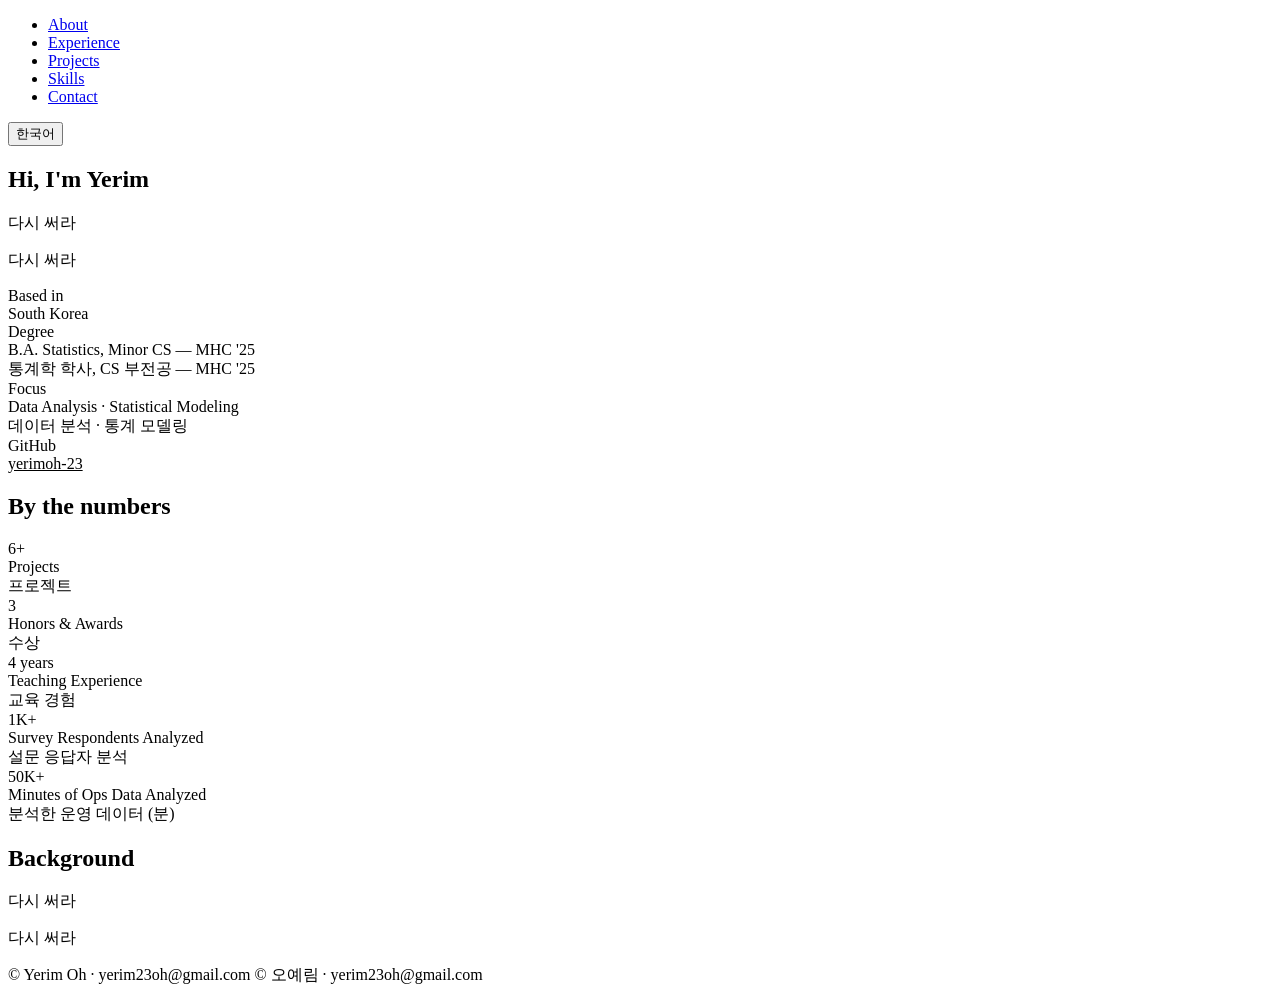
==== index.html @ 749a3156 "Initial portfolio commit" ====
<!DOCTYPE html>
<html lang="en">
<head>
  <meta charset="UTF-8" />
  <meta name="viewport" content="width=device-width, initial-scale=1.0" />
  <title>Yerim Oh</title>
  <link rel="stylesheet" href="style.css" />
</head>
<body>

<nav>
  <a class="nav-logo" href="index.html"></a>
  <ul class="nav-links">
    <li><a href="index.html">About</a></li>
    <li><a href="experience.html">Experience</a></li>
    <li><a href="projects.html">Projects</a></li>
    <li><a href="skills.html">Skills</a></li>
    <li><a href="contact.html">Contact</a></li>
  </ul>
  <button class="lang-toggle" id="lang-toggle">한국어</button>
</nav>

<main class="page">

  <!-- HERO -->
  <section class="about-intro">
    <h1>
      <span >Hi, I'm Yerim</span>
    </h1>
    <p data-en>
      다시 써라
    </p>
    <p data-ko>
      다시 써라
    </p>

    <div class="about-meta">
      <div class="meta-item">
        <div class="meta-label">Based in</div>
        <div class="meta-val">South Korea</div>
      </div>
      <div class="meta-item">
        <div class="meta-label" >Degree</div>
        <div class="meta-val" data-en>B.A. Statistics, Minor CS — MHC '25</div>
        <div class="meta-val" data-ko>통계학 학사, CS 부전공 — MHC '25</div>
      </div>
      <div class="meta-item">
        <div class="meta-label" >Focus</div>
        <div class="meta-val" data-en>Data Analysis · Statistical Modeling</div>
        <div class="meta-val" data-ko>데이터 분석 · 통계 모델링</div>
      </div>
      <div class="meta-item">
        <div class="meta-label">GitHub</div>
        <div class="meta-val"><a href="https://github.com/yerimoh-23" target="_blank" style="color:inherit">yerimoh-23</a></div>
      </div>
    </div>
  </section>

  <div class="section-divider"></div>

  <!-- QUICK STATS -->
  <h2>By the numbers</h2>

  <div class="quick-stats">
    <div class="stat-box">
      <div class="stat-num">6+</div>
      <div class="stat-label" data-en>Projects</div>
      <div class="stat-label" data-ko>프로젝트</div>
    </div>
    <div class="stat-box">
      <div class="stat-num">3</div>
      <div class="stat-label" data-en>Honors & Awards</div>
      <div class="stat-label" data-ko>수상</div>
    </div>
    <div class="stat-box">
      <div class="stat-num">4 years</div>
      <div class="stat-label" data-en>Teaching Experience</div>
      <div class="stat-label" data-ko>교육 경험</div>
    </div>
      <div class="stat-box">
      <div class="stat-num">1K+</div>
      <div class="stat-label" data-en>Survey Respondents Analyzed</div>
      <div class="stat-label" data-ko>설문 응답자 분석</div>
    </div>
    <div class="stat-box">
      <div class="stat-num">50K+</div>
      <div class="stat-label" data-en>Minutes of Ops Data Analyzed</div>
      <div class="stat-label" data-ko>분석한 운영 데이터 (분)</div>
    </div>
  </div>

  <div class="section-divider"></div>

  <!-- SHORT BIO -->
  <h2>Background</h2>
  <p data-en>
    다시 써라
  </p>
  <p data-ko>
    다시 써라
  </p>

</main>

<footer>
  <span data-en>© Yerim Oh · yerim23oh@gmail.com</span>
  <span data-ko>© 오예림 · yerim23oh@gmail.com</span>
</footer>

<script src="main.js"></script>
</body>
</html>
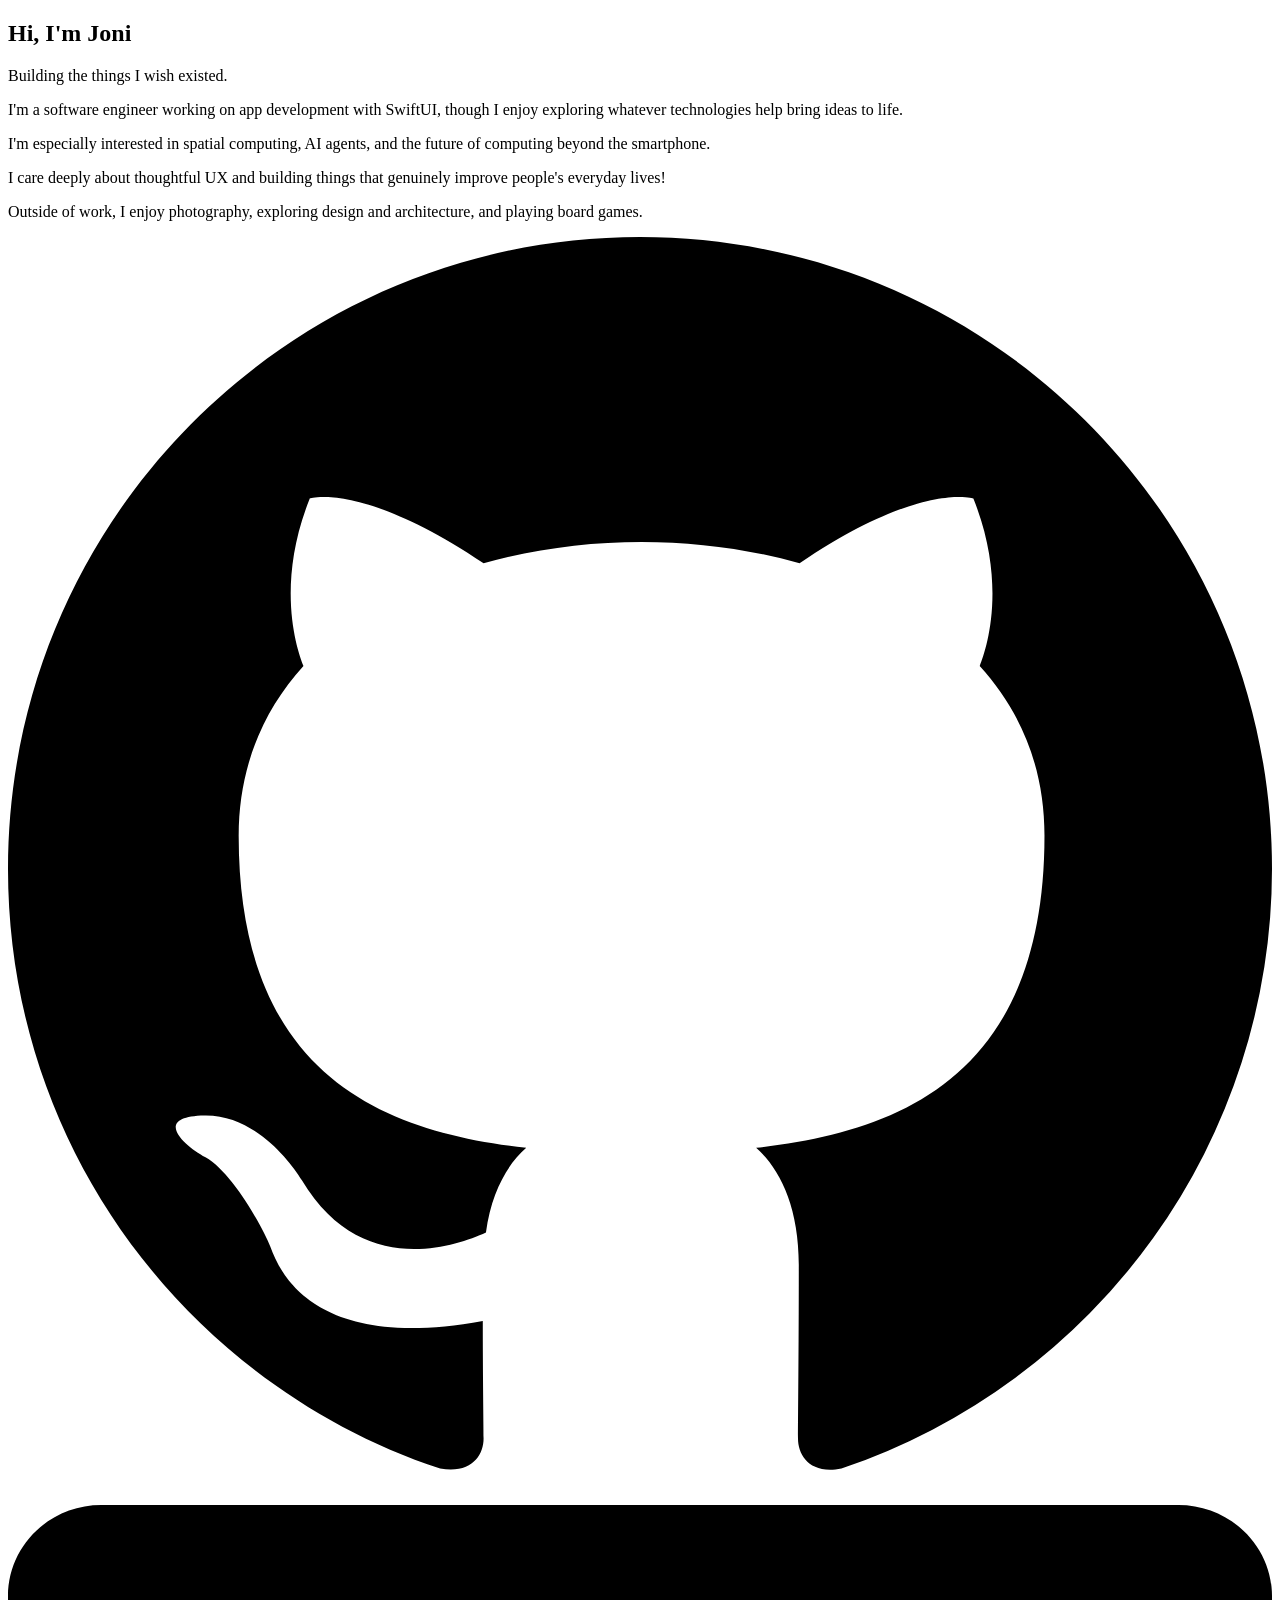
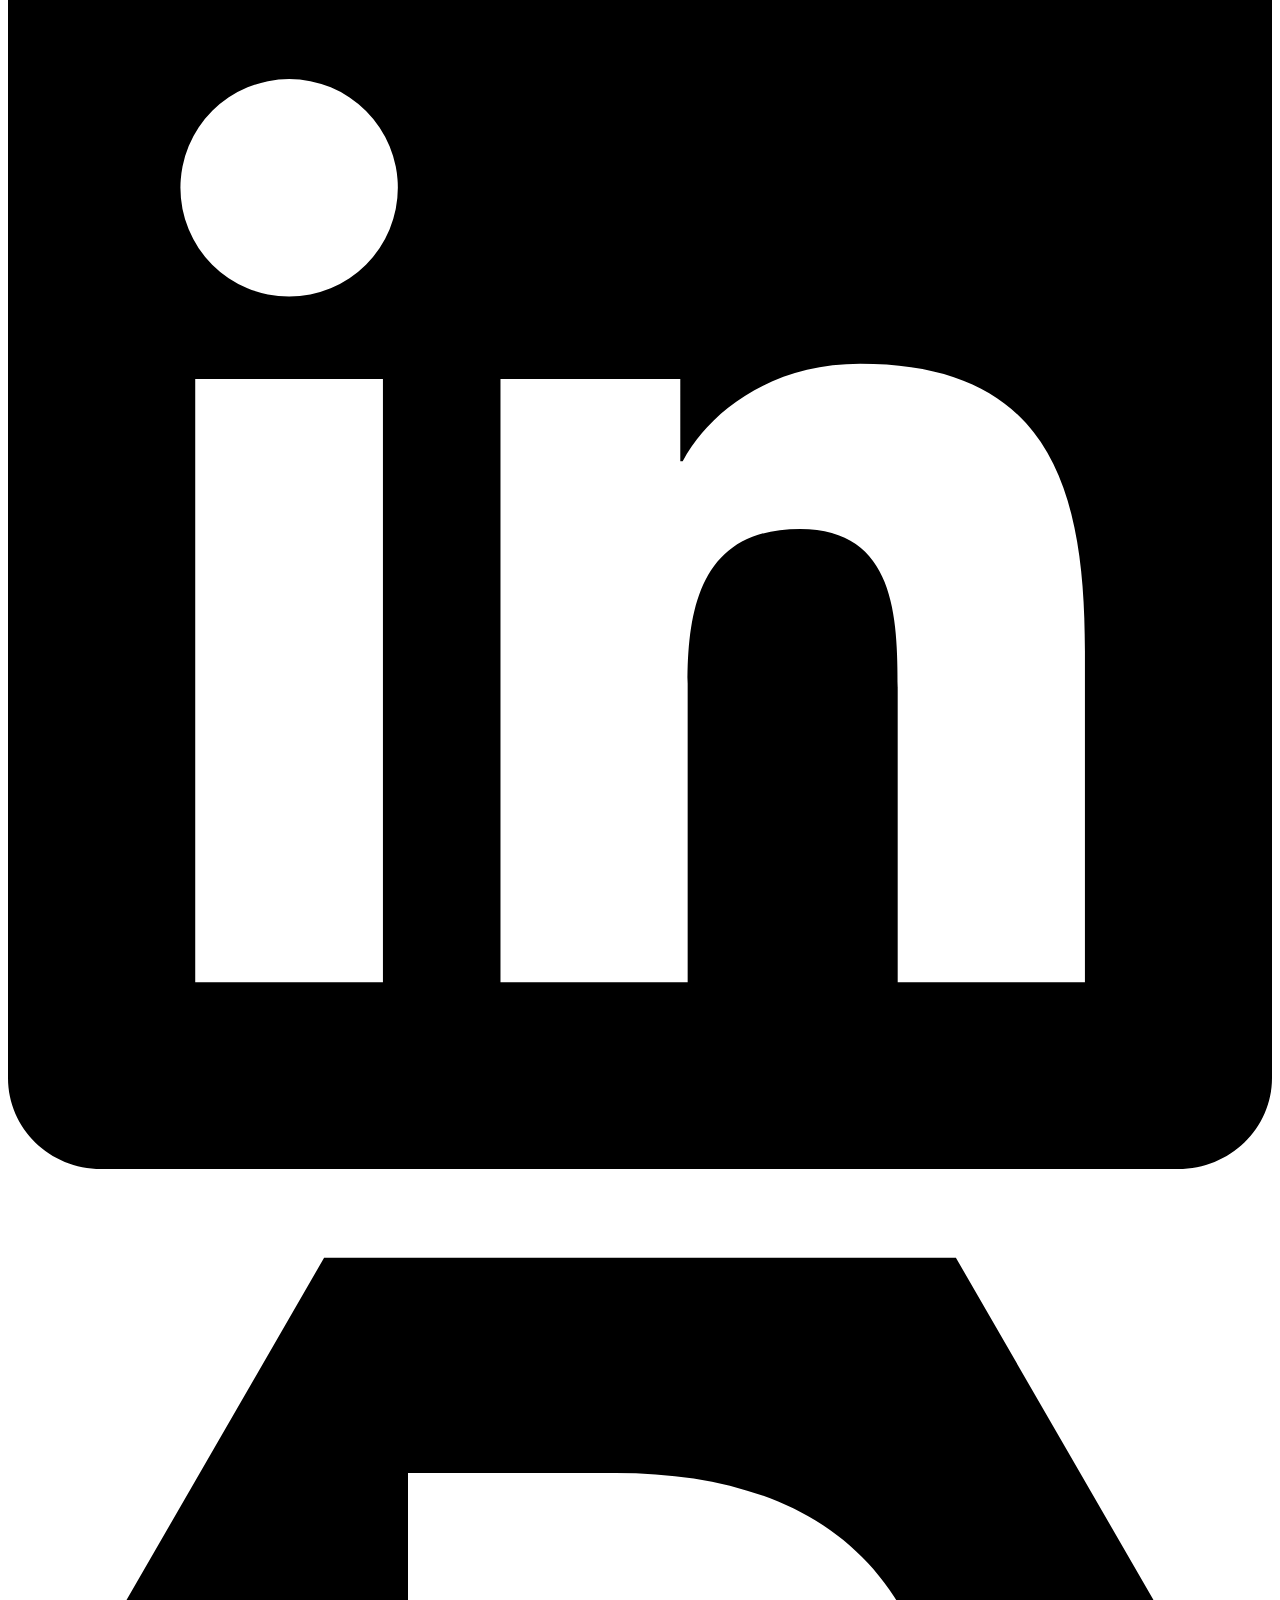
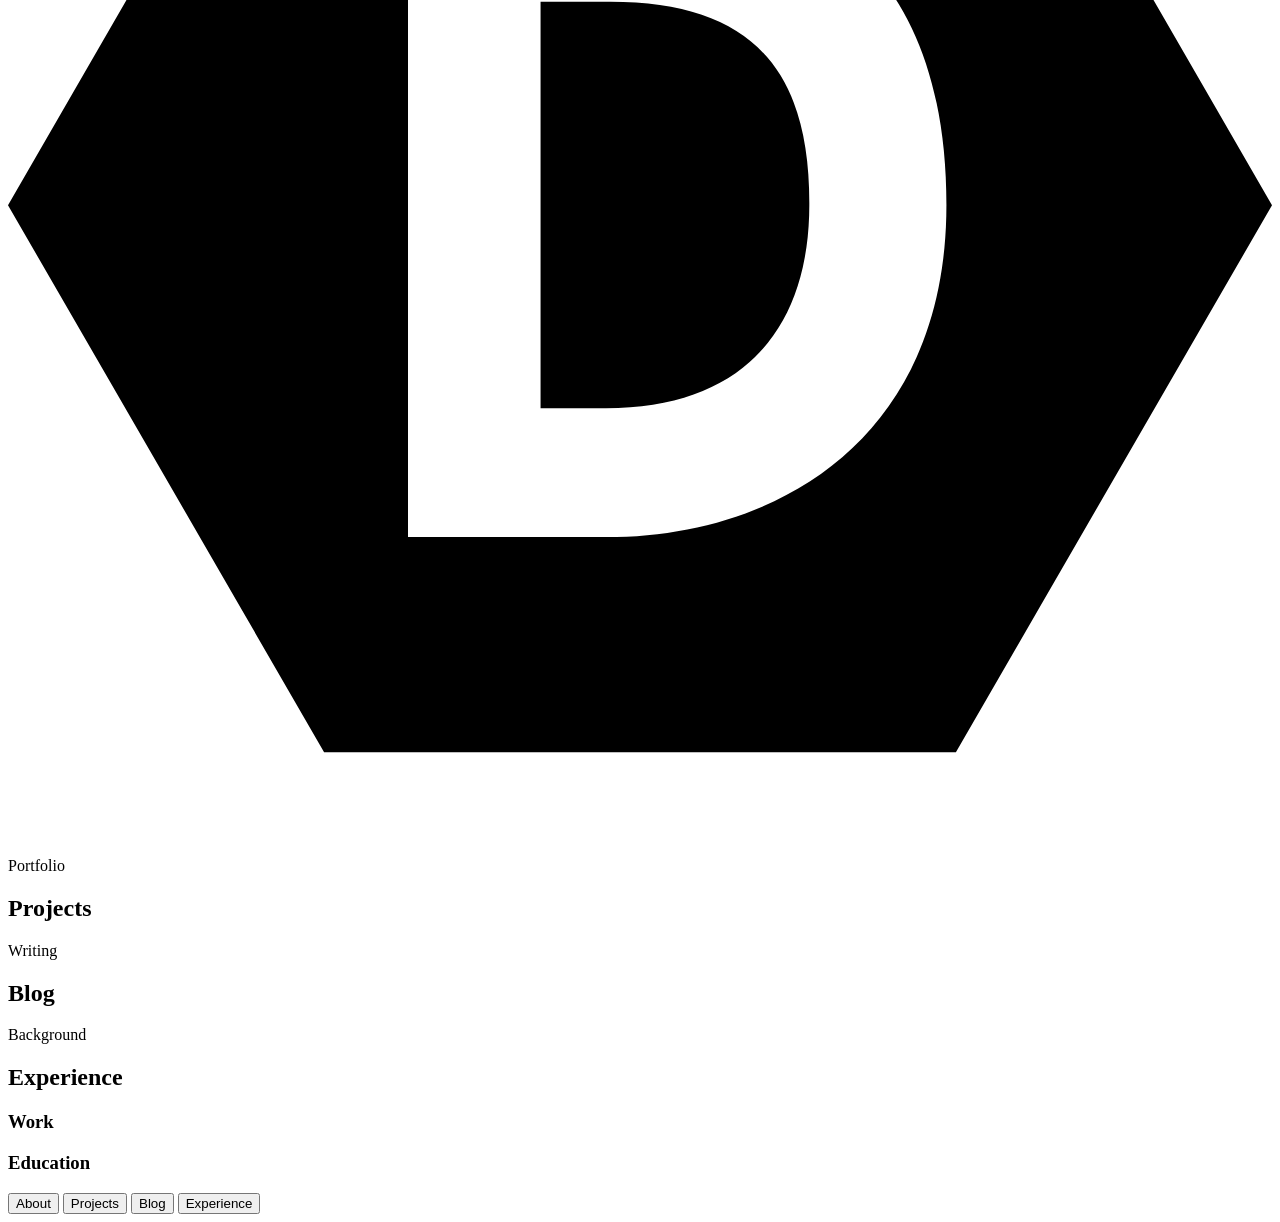
==== commit 051a347b: "new codes" ====
--- a/index.html
+++ b/index.html
@@ -1,112 +1,185 @@
-<!DOCTYPE html>
+<!doctype html>
 <html lang="en">
-<head>
-  <meta charset="UTF-8" />
-  <meta name="viewport" content="width=device-width, initial-scale=1.0" />
-  <title>Yerim Oh</title>
-  <link rel="stylesheet" href="style.css" />
-</head>
-<body>
+  <head>
+    <meta charset="UTF-8" />
+    <meta name="viewport" content="width=device-width, initial-scale=1.0" />
+    <title>Joni Park</title>
 
-<nav>
-  <a class="nav-logo" href="index.html"></a>
-  <ul class="nav-links">
-    <li><a href="index.html">About</a></li>
-    <li><a href="experience.html">Experience</a></li>
-    <li><a href="projects.html">Projects</a></li>
-    <li><a href="skills.html">Skills</a></li>
-    <li><a href="contact.html">Contact</a></li>
-  </ul>
-  <button class="lang-toggle" id="lang-toggle">한국어</button>
-</nav>
+    <link
+      rel="shortcut icon"
+      href="./assets/images/logo.ico"
+      type="image/x-icon"
+    />
+    <link rel="stylesheet" href="./assets/css/style.css" />
 
-<main class="page">
+    <link rel="preconnect" href="https://fonts.googleapis.com" />
+    <link rel="preconnect" href="https://fonts.gstatic.com" crossorigin />
+    <link
+      href="https://fonts.googleapis.com/css2?family=Inter:wght@300;400;450;500;600&family=Playfair+Display:ital,wght@0,400;0,500;0,600;0,700;1,400;1,500&display=swap"
+      rel="stylesheet"
+    />
+  </head>
 
-  <!-- HERO -->
-  <section class="about-intro">
-    <h1>
-      <span >Hi, I'm Yerim</span>
-    </h1>
-    <p data-en>
-      다시 써라
-    </p>
-    <p data-ko>
-      다시 써라
-    </p>
+  <body>
+    <!-- Ambient background orbs -->
+    <div class="ambient-bg" aria-hidden="true">
+      <div class="ambient-orb"></div>
+      <div class="ambient-orb"></div>
+      <div class="ambient-orb"></div>
+    </div>
 
-    <div class="about-meta">
-      <div class="meta-item">
-        <div class="meta-label">Based in</div>
-        <div class="meta-val">South Korea</div>
+    <!-- Noise texture -->
+    <div class="noise-overlay" aria-hidden="true"></div>
+
+    <!-- Cursor glow -->
+    <div class="cursor-glow" aria-hidden="true"></div>
+
+    <div class="site-wrapper">
+      <!-- ======================== ABOUT ======================== -->
+      <section id="about" class="section active">
+        <div class="container">
+          <div class="about-hero">
+            <h1 class="about-greeting stagger-in">Hi, I'm Joni</h1>
+            <p class="about-subtitle stagger-in">
+              Building the things I wish existed.
+            </p>
+            <div class="about-bio stagger-in">
+              <p>
+                I'm a software engineer working on app development with SwiftUI,
+                though I enjoy exploring whatever technologies help bring ideas
+                to life.
+              </p>
+              <p>
+                I'm especially interested in
+                <span
+                  class="hobby-keyword"
+                  data-image="./assets/images/about-xr-1.png,
+                  ./assets/images/about-xr-2.jpg,
+                  ./assets/images/about-xr-3.png"
+                  >spatial computing</span
+                >, AI agents, and the future of computing beyond the smartphone.
+              </p>
+              <p>
+                I care deeply about thoughtful UX and building things that
+                genuinely improve people's everyday lives!
+              </p>
+              <p>
+                Outside of work, I enjoy
+                <span
+                  class="hobby-keyword"
+                  data-image="./assets/images/about-camera-1.png,
+                  ./assets/images/about-camera-2.png,
+                  ./assets/images/about-camera-3.png,
+                  ./assets/images/about-camera-4.png"
+                  >photography</span
+                >, exploring design and
+                <span
+                  class="hobby-keyword"
+                  data-image="./assets/images/about-park-guel.jpg"
+                  >architecture</span
+                >, and playing
+                <span
+                  class="hobby-keyword"
+                  data-image="./assets/images/about-board-game.jpg"
+                  >board games</span
+                >.
+              </p>
+            </div>
+
+            <div class="about-social stagger-in">
+              <a
+                href="https://github.com/jonipark"
+                target="_blank"
+                rel="noopener"
+                class="social-link"
+                aria-label="GitHub"
+              >
+                <svg viewBox="0 0 24 24">
+                  <path
+                    d="M12 0C5.37 0 0 5.37 0 12c0 5.31 3.435 9.795 8.205 11.385.6.105.825-.255.825-.57 0-.285-.015-1.23-.015-2.235-3.015.555-3.795-.735-4.035-1.41-.135-.345-.72-1.41-1.23-1.695-.42-.225-1.02-.78-.015-.795.945-.015 1.62.87 1.845 1.23 1.08 1.815 2.805 1.305 3.495.99.105-.78.42-1.305.765-1.605-2.67-.3-5.46-1.335-5.46-5.925 0-1.305.465-2.385 1.23-3.225-.12-.3-.54-1.53.12-3.18 0 0 1.005-.315 3.3 1.23.96-.27 1.98-.405 3-.405s2.04.135 3 .405c2.295-1.56 3.3-1.23 3.3-1.23.66 1.65.24 2.88.12 3.18.765.84 1.23 1.905 1.23 3.225 0 4.605-2.805 5.625-5.475 5.925.435.375.81 1.095.81 2.22 0 1.605-.015 2.895-.015 3.3 0 .315.225.69.825.57A12.02 12.02 0 0024 12c0-6.63-5.37-12-12-12z"
+                  />
+                </svg>
+              </a>
+              <a
+                href="https://www.linkedin.com/in/joeun-park/"
+                target="_blank"
+                rel="noopener"
+                class="social-link"
+                aria-label="LinkedIn"
+              >
+                <svg viewBox="0 0 24 24">
+                  <path
+                    d="M20.447 20.452h-3.554v-5.569c0-1.328-.027-3.037-1.852-3.037-1.853 0-2.136 1.445-2.136 2.939v5.667H9.351V9h3.414v1.561h.046c.477-.9 1.637-1.85 3.37-1.85 3.601 0 4.267 2.37 4.267 5.455v6.286zM5.337 7.433a2.062 2.062 0 01-2.063-2.065 2.064 2.064 0 112.063 2.065zm1.782 13.019H3.555V9h3.564v11.452zM22.225 0H1.771C.792 0 0 .774 0 1.729v20.542C0 23.227.792 24 1.771 24h20.451C23.2 24 24 23.227 24 22.271V1.729C24 .774 23.2 0 22.222 0h.003z"
+                  />
+                </svg>
+              </a>
+              <a
+                href="https://devpost.com/joeun"
+                target="_blank"
+                rel="noopener"
+                class="social-link"
+                aria-label="Devpost"
+              >
+                <svg viewBox="0 0 24 24">
+                  <path
+                    d="M6.002 1.61L0 12.004 6.002 22.39h11.996L24 12.004 17.998 1.61zm1.593 4.084h3.947c3.605 0 6.276 1.695 6.276 6.31 0 4.436-3.21 6.302-6.456 6.302H7.595zm2.517 2.449v7.714h1.241c2.646 0 3.862-1.55 3.862-3.861.009-2.569-1.096-3.853-3.783-3.853z"
+                  />
+                </svg>
+              </a>
+            </div>
+          </div>
+        </div>
+      </section>
+
+      <!-- ======================== PROJECTS ======================== -->
+      <section id="projects" class="section">
+        <div class="container">
+          <p class="section-label">Portfolio</p>
+          <h2 class="section-title">Projects</h2>
+          <div id="filter-bar"></div>
+          <div id="project-grid" class="project-grid"></div>
+        </div>
+      </section>
+
+      <!-- ======================== BLOG ======================== -->
+      <section id="blog" class="section">
+        <div class="container">
+          <p class="section-label">Writing</p>
+          <h2 class="section-title">Blog</h2>
+          <div id="blog-list" class="blog-list"></div>
+        </div>
+      </section>
+
+      <!-- ======================== EXPERIENCE ======================== -->
+      <section id="experience" class="section">
+        <div class="container">
+          <p class="section-label">Background</p>
+          <h2 class="section-title">Experience</h2>
+
+          <div class="experience-group">
+            <h3 class="experience-group-title">Work</h3>
+            <div id="work-timeline" class="timeline"></div>
+          </div>
+
+          <div class="experience-group">
+            <h3 class="experience-group-title">Education</h3>
+            <div id="edu-timeline" class="timeline"></div>
+          </div>
+        </div>
+      </section>
+    </div>
+
+    <!-- ======================== BOTTOM NAV ======================== -->
+    <nav class="bottom-nav" aria-label="Main navigation">
+      <div class="nav-bar">
+        <div class="nav-indicator"></div>
+        <button class="nav-btn active" data-section="about">About</button>
+        <button class="nav-btn" data-section="projects">Projects</button>
+        <button class="nav-btn" data-section="blog">Blog</button>
+        <button class="nav-btn" data-section="experience">Experience</button>
       </div>
-      <div class="meta-item">
-        <div class="meta-label" >Degree</div>
-        <div class="meta-val" data-en>B.A. Statistics, Minor CS — MHC '25</div>
-        <div class="meta-val" data-ko>통계학 학사, CS 부전공 — MHC '25</div>
-      </div>
-      <div class="meta-item">
-        <div class="meta-label" >Focus</div>
-        <div class="meta-val" data-en>Data Analysis · Statistical Modeling</div>
-        <div class="meta-val" data-ko>데이터 분석 · 통계 모델링</div>
-      </div>
-      <div class="meta-item">
-        <div class="meta-label">GitHub</div>
-        <div class="meta-val"><a href="https://github.com/yerimoh-23" target="_blank" style="color:inherit">yerimoh-23</a></div>
-      </div>
-    </div>
-  </section>
+    </nav>
 
-  <div class="section-divider"></div>
-
-  <!-- QUICK STATS -->
-  <h2>By the numbers</h2>
-
-  <div class="quick-stats">
-    <div class="stat-box">
-      <div class="stat-num">6+</div>
-      <div class="stat-label" data-en>Projects</div>
-      <div class="stat-label" data-ko>프로젝트</div>
-    </div>
-    <div class="stat-box">
-      <div class="stat-num">3</div>
-      <div class="stat-label" data-en>Honors & Awards</div>
-      <div class="stat-label" data-ko>수상</div>
-    </div>
-    <div class="stat-box">
-      <div class="stat-num">4 years</div>
-      <div class="stat-label" data-en>Teaching Experience</div>
-      <div class="stat-label" data-ko>교육 경험</div>
-    </div>
-      <div class="stat-box">
-      <div class="stat-num">1K+</div>
-      <div class="stat-label" data-en>Survey Respondents Analyzed</div>
-      <div class="stat-label" data-ko>설문 응답자 분석</div>
-    </div>
-    <div class="stat-box">
-      <div class="stat-num">50K+</div>
-      <div class="stat-label" data-en>Minutes of Ops Data Analyzed</div>
-      <div class="stat-label" data-ko>분석한 운영 데이터 (분)</div>
-    </div>
-  </div>
-
-  <div class="section-divider"></div>
-
-  <!-- SHORT BIO -->
-  <h2>Background</h2>
-  <p data-en>
-    다시 써라
-  </p>
-  <p data-ko>
-    다시 써라
-  </p>
-
-</main>
-
-<footer>
-  <span data-en>© Yerim Oh · yerim23oh@gmail.com</span>
-  <span data-ko>© 오예림 · yerim23oh@gmail.com</span>
-</footer>
-
-<script src="main.js"></script>
-</body>
-</html>
+    <script type="module" src="./assets/js/app.js"></script>
+  </body>
+</html>
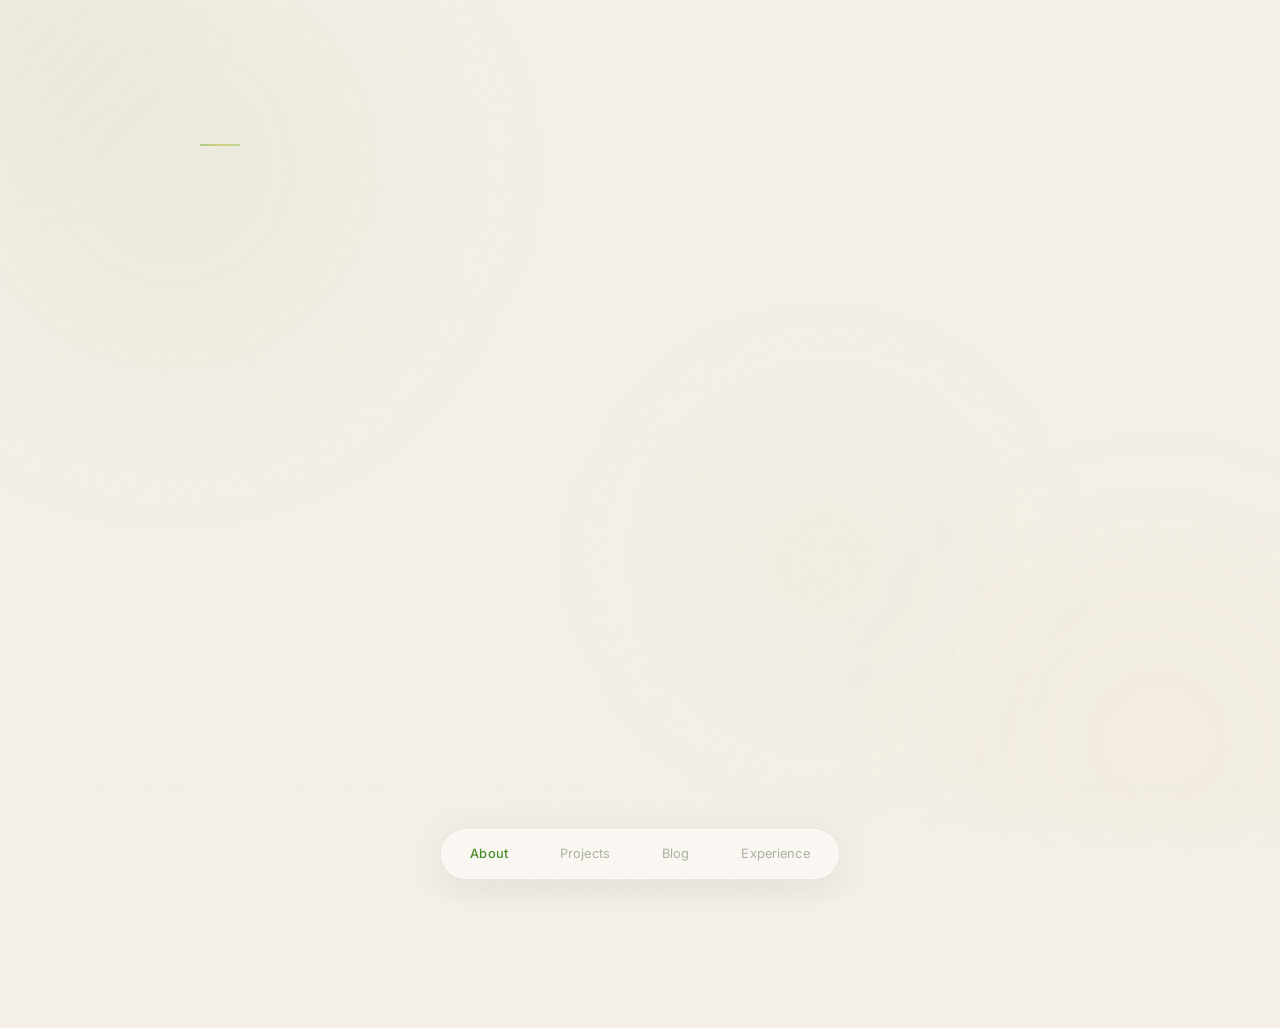
==== commit 13437f75: "Fix asset paths: css and js" ====
--- a/index.html
+++ b/index.html
@@ -10,7 +10,7 @@
       href="./assets/images/logo.ico"
       type="image/x-icon"
     />
-    <link rel="stylesheet" href="./assets/css/style.css" />
+    <link rel="stylesheet" href="./css/style.css" />
 
     <link rel="preconnect" href="https://fonts.googleapis.com" />
     <link rel="preconnect" href="https://fonts.gstatic.com" crossorigin />
@@ -180,6 +180,6 @@
       </div>
     </nav>
 
-    <script type="module" src="./assets/js/app.js"></script>
+    <script type="module" src="./js/main.js"></script>
   </body>
 </html>
--- a/css/style.css
+++ b/css/style.css
@@ -0,0 +1,1259 @@
+/* ========================================
+   CUSTOM PROPERTIES
+   ======================================== */
+
+:root {
+  --bg-deep: #f5f0e8;
+  --bg-surface: #efe9df;
+  --glass-bg: rgba(255, 255, 255, 0.5);
+  --glass-bg-hover: rgba(255, 255, 255, 0.7);
+  --glass-border: rgba(80, 100, 40, 0.1);
+  --glass-border-hover: rgba(80, 100, 40, 0.2);
+
+  --text-primary: #1a2e12;
+  --text-secondary: rgba(26, 46, 18, 0.6);
+  --text-tertiary: rgba(26, 46, 18, 0.35);
+
+  --accent: #4a8c2a;
+  --accent-soft: rgba(74, 140, 42, 0.1);
+  --accent-glow: rgba(74, 140, 42, 0.25);
+
+  --holo-1: rgba(100, 170, 50, 0.5);
+  --holo-2: rgba(190, 180, 40, 0.5);
+  --holo-3: rgba(140, 190, 60, 0.45);
+
+  --font-serif: "Playfair Display", "Georgia", serif;
+  --font-sans: "Inter", -apple-system, BlinkMacSystemFont, "Segoe UI", sans-serif;
+
+  --fs-display: clamp(2.8rem, 7vw, 5rem);
+  --fs-h1: clamp(1.75rem, 3.5vw, 2.75rem);
+  --fs-h2: clamp(1.25rem, 2.5vw, 1.75rem);
+  --fs-h3: clamp(1rem, 1.5vw, 1.15rem);
+  --fs-body: clamp(0.875rem, 1.2vw, 1rem);
+  --fs-small: clamp(0.78rem, 1vw, 0.875rem);
+  --fs-xs: clamp(0.65rem, 0.8vw, 0.75rem);
+
+  --section-padding: clamp(2rem, 5vw, 5rem);
+  --card-padding: clamp(1rem, 2vw, 1.5rem);
+  --content-max-width: 960px;
+
+  --ease-out: cubic-bezier(0.16, 1, 0.3, 1);
+  --ease-smooth: cubic-bezier(0.4, 0, 0.2, 1);
+  --ease-spring: cubic-bezier(0.34, 1.56, 0.64, 1);
+  --transition-fast: 0.2s var(--ease-smooth);
+  --transition-med: 0.45s var(--ease-out);
+  --transition-slow: 0.7s var(--ease-out);
+
+  --blur-glass: blur(20px) saturate(1.2);
+  --blur-nav: blur(40px) saturate(1.5);
+}
+
+/* ========================================
+   RESET & BASE
+   ======================================== */
+
+*, *::before, *::after {
+  margin: 0;
+  padding: 0;
+  box-sizing: border-box;
+}
+
+html {
+  font-family: var(--font-sans);
+  -webkit-font-smoothing: antialiased;
+  -moz-osx-font-smoothing: grayscale;
+  scroll-behavior: smooth;
+}
+
+body {
+  background: var(--bg-deep);
+  color: var(--text-primary);
+  line-height: 1.6;
+  min-height: 100vh;
+  overflow-x: hidden;
+}
+
+a { text-decoration: none; color: inherit; }
+button { font: inherit; border: none; background: none; cursor: pointer; color: inherit; }
+ul, ol { list-style: none; }
+img { display: block; max-width: 100%; }
+
+::selection {
+  background: rgba(74, 140, 42, 0.15);
+  color: var(--text-primary);
+}
+
+:focus-visible {
+  outline: 2px solid var(--accent);
+  outline-offset: 3px;
+  border-radius: 4px;
+}
+
+/* ========================================
+   NOISE TEXTURE OVERLAY
+   ======================================== */
+
+.noise-overlay {
+  position: fixed;
+  inset: 0;
+  z-index: 999;
+  pointer-events: none;
+  opacity: 0.03;
+  mix-blend-mode: multiply;
+  background-image: url("data:image/svg+xml,%3Csvg viewBox='0 0 256 256' xmlns='http://www.w3.org/2000/svg'%3E%3Cfilter id='n'%3E%3CfeTurbulence type='fractalNoise' baseFrequency='0.9' numOctaves='4' stitchTiles='stitch'/%3E%3C/filter%3E%3Crect width='100%25' height='100%25' filter='url(%23n)'/%3E%3C/svg%3E");
+  background-repeat: repeat;
+  background-size: 200px 200px;
+}
+
+/* ========================================
+   ANIMATED AMBIENT BACKGROUND
+   ======================================== */
+
+.ambient-bg {
+  position: fixed;
+  inset: 0;
+  z-index: 0;
+  pointer-events: none;
+  overflow: hidden;
+}
+
+.ambient-orb {
+  position: absolute;
+  border-radius: 50%;
+  filter: blur(90px);
+  will-change: transform;
+}
+
+.ambient-orb:nth-child(1) {
+  width: 600px;
+  height: 600px;
+  top: -15%;
+  left: -10%;
+  background: radial-gradient(circle, rgba(100, 170, 50, 0.08) 0%, transparent 70%);
+  animation: orbFloat1 20s ease-in-out infinite;
+}
+
+.ambient-orb:nth-child(2) {
+  width: 500px;
+  height: 500px;
+  bottom: -10%;
+  right: -10%;
+  background: radial-gradient(circle, rgba(200, 190, 40, 0.06) 0%, transparent 70%);
+  animation: orbFloat2 25s ease-in-out infinite;
+}
+
+.ambient-orb:nth-child(3) {
+  width: 400px;
+  height: 400px;
+  top: 40%;
+  right: 20%;
+  background: radial-gradient(circle, rgba(120, 180, 60, 0.05) 0%, transparent 70%);
+  animation: orbFloat3 18s ease-in-out infinite;
+}
+
+@keyframes orbFloat1 {
+  0%, 100% { transform: translate(0, 0) scale(1); }
+  33% { transform: translate(60px, 40px) scale(1.1); }
+  66% { transform: translate(-30px, 60px) scale(0.95); }
+}
+
+@keyframes orbFloat2 {
+  0%, 100% { transform: translate(0, 0) scale(1); }
+  33% { transform: translate(-50px, -30px) scale(1.05); }
+  66% { transform: translate(40px, -50px) scale(0.9); }
+}
+
+@keyframes orbFloat3 {
+  0%, 100% { transform: translate(0, 0) scale(1); }
+  50% { transform: translate(-40px, 30px) scale(1.1); }
+}
+
+/* Cursor glow */
+.cursor-glow {
+  position: fixed;
+  width: 500px;
+  height: 500px;
+  border-radius: 50%;
+  pointer-events: none;
+  z-index: 0;
+  background: radial-gradient(circle, rgba(100, 160, 50, 0.04) 0%, transparent 70%);
+  transform: translate(-50%, -50%);
+  transition: opacity 0.3s;
+  will-change: left, top;
+}
+
+/* ========================================
+   LAYOUT
+   ======================================== */
+
+.site-wrapper {
+  position: relative;
+  z-index: 1;
+  min-height: 100vh;
+  padding-bottom: 110px;
+}
+
+.container {
+  max-width: var(--content-max-width);
+  margin: 0 auto;
+  padding: 0 clamp(1.25rem, 4vw, 2.5rem);
+}
+
+/* ========================================
+   SECTIONS
+   ======================================== */
+
+.section {
+  display: none;
+  padding-top: var(--section-padding);
+  padding-bottom: var(--section-padding);
+}
+
+.section.active {
+  display: block;
+  animation: sectionIn 0.6s var(--ease-out) forwards;
+}
+
+@keyframes sectionIn {
+  from { opacity: 0; transform: translateY(20px); }
+  to { opacity: 1; transform: translateY(0); }
+}
+
+.section-label {
+  font-family: var(--font-sans);
+  font-size: var(--fs-xs);
+  font-weight: 500;
+  text-transform: uppercase;
+  letter-spacing: 0.18em;
+  color: var(--accent);
+  margin-bottom: 0.75rem;
+  display: flex;
+  align-items: center;
+  gap: 12px;
+}
+
+.section-label::before {
+  content: "";
+  width: 24px;
+  height: 1px;
+  background: var(--accent);
+  opacity: 0.5;
+}
+
+.section-title {
+  font-family: var(--font-serif);
+  font-size: var(--fs-h1);
+  font-weight: 600;
+  line-height: 1.2;
+  color: var(--text-primary);
+  margin-bottom: 2.5rem;
+}
+
+/* ========================================
+   GLASS CARD — with holographic border
+   ======================================== */
+
+.glass-card {
+  position: relative;
+  background: var(--glass-bg);
+  backdrop-filter: var(--blur-glass);
+  -webkit-backdrop-filter: var(--blur-glass);
+  border: 1px solid var(--glass-border);
+  border-radius: 16px;
+  transition:
+    border-color 0.3s var(--ease-smooth),
+    box-shadow 0.3s var(--ease-smooth),
+    transform 0.3s var(--ease-out),
+    background 0.3s var(--ease-smooth);
+  overflow: hidden;
+  transform-style: preserve-3d;
+  will-change: transform;
+}
+
+/* Holographic shimmer on hover */
+.glass-card::before {
+  content: "";
+  position: absolute;
+  inset: 0;
+  border-radius: inherit;
+  background: linear-gradient(
+    135deg,
+    transparent 0%,
+    rgba(100, 170, 50, 0.04) 25%,
+    rgba(200, 190, 40, 0.05) 50%,
+    rgba(140, 190, 60, 0.04) 75%,
+    transparent 100%
+  );
+  opacity: 0;
+  transition: opacity 0.4s var(--ease-smooth);
+  pointer-events: none;
+  z-index: 1;
+}
+
+/* Inner light reflection */
+.glass-card::after {
+  content: "";
+  position: absolute;
+  top: 0;
+  left: 0;
+  right: 0;
+  height: 1px;
+  background: linear-gradient(
+    90deg,
+    transparent 0%,
+    rgba(255, 255, 255, 0.5) 30%,
+    rgba(255, 255, 255, 0.7) 50%,
+    rgba(255, 255, 255, 0.5) 70%,
+    transparent 100%
+  );
+  z-index: 2;
+  pointer-events: none;
+}
+
+.glass-card:hover {
+  background: var(--glass-bg-hover);
+  border-color: var(--glass-border-hover);
+  box-shadow:
+    0 8px 32px rgba(26, 46, 18, 0.08),
+    0 0 0 1px rgba(255, 255, 255, 0.3) inset;
+}
+
+.glass-card:hover::before {
+  opacity: 1;
+}
+
+.glass-pill {
+  background: var(--glass-bg);
+  backdrop-filter: blur(16px) saturate(1.1);
+  -webkit-backdrop-filter: blur(16px) saturate(1.1);
+  border: 1px solid var(--glass-border);
+  border-radius: 100px;
+  transition: all var(--transition-fast);
+}
+
+.glass-pill:hover {
+  background: var(--glass-bg-hover);
+  border-color: var(--glass-border-hover);
+}
+
+.glass-pill.active {
+  background: rgba(74, 140, 42, 0.1);
+  border-color: rgba(74, 140, 42, 0.25);
+  color: var(--accent);
+  box-shadow: 0 0 16px rgba(74, 140, 42, 0.06);
+}
+
+/* ========================================
+   BOTTOM NAVIGATION
+   ======================================== */
+
+.bottom-nav {
+  position: fixed;
+  bottom: 0;
+  left: 0;
+  right: 0;
+  z-index: 100;
+  display: flex;
+  justify-content: center;
+  padding: 12px 16px 20px;
+  pointer-events: none;
+}
+
+.bottom-nav::before {
+  content: "";
+  position: absolute;
+  bottom: 0;
+  left: 0;
+  right: 0;
+  height: 120px;
+  background: linear-gradient(to top, var(--bg-deep) 20%, transparent 100%);
+  pointer-events: none;
+}
+
+.nav-bar {
+  position: relative;
+  display: flex;
+  gap: 4px;
+  padding: 5px;
+  background: rgba(255, 255, 255, 0.5);
+  backdrop-filter: var(--blur-nav);
+  -webkit-backdrop-filter: var(--blur-nav);
+  border: 1px solid rgba(80, 100, 40, 0.1);
+  border-radius: 100px;
+  pointer-events: all;
+  box-shadow:
+    0 8px 40px rgba(26, 46, 18, 0.08),
+    0 0 0 0.5px rgba(255, 255, 255, 0.6) inset,
+    0 1px 0 rgba(255, 255, 255, 0.5) inset;
+}
+
+/* Sliding active indicator */
+.nav-indicator {
+  position: absolute;
+  top: 5px;
+  left: 0;
+  height: calc(100% - 10px);
+  border-radius: 100px;
+  background: rgba(74, 140, 42, 0.1);
+  box-shadow:
+    0 2px 12px rgba(26, 46, 18, 0.05),
+    0 0 0 0.5px rgba(74, 140, 42, 0.15) inset;
+  transition: left 0.4s var(--ease-spring), width 0.4s var(--ease-spring);
+  pointer-events: none;
+  z-index: 0;
+}
+
+.nav-btn {
+  position: relative;
+  z-index: 1;
+  padding: 10px 22px;
+  font-size: var(--fs-small);
+  font-weight: 400;
+  color: var(--text-tertiary);
+  border-radius: 100px;
+  transition: color 0.3s var(--ease-smooth);
+  white-space: nowrap;
+  letter-spacing: 0.01em;
+}
+
+.nav-btn:hover {
+  color: var(--text-secondary);
+}
+
+.nav-btn.active {
+  color: var(--accent);
+  font-weight: 500;
+}
+
+/* ========================================
+   ABOUT SECTION
+   ======================================== */
+
+.about-hero {
+  padding-top: clamp(4rem, 12vw, 9rem);
+  padding-bottom: 2rem;
+  position: relative;
+}
+
+/* Decorative accent line */
+.about-hero::before {
+  content: "";
+  position: absolute;
+  top: clamp(2rem, 8vw, 5rem);
+  left: 0;
+  width: 40px;
+  height: 2px;
+  background: linear-gradient(90deg, var(--holo-1), var(--holo-2), var(--holo-3));
+  border-radius: 2px;
+  animation: holoLine 4s ease-in-out infinite;
+}
+
+@keyframes holoLine {
+  0%, 100% { opacity: 0.5; width: 40px; }
+  50% { opacity: 0.8; width: 60px; }
+}
+
+.about-greeting {
+  font-family: var(--font-serif);
+  font-size: var(--fs-display);
+  font-weight: 700;
+  line-height: 1.3;
+  margin-bottom: 2.5rem;
+  letter-spacing: -0.02em;
+  background: linear-gradient(
+    135deg,
+    var(--text-primary) 0%,
+    #3a7a1a 40%,
+    #6a9a20 60%,
+    var(--text-primary) 100%
+  );
+  background-size: 300% auto;
+  -webkit-background-clip: text;
+  -webkit-text-fill-color: transparent;
+  background-clip: text;
+  animation: shimmer 10s ease-in-out infinite;
+  display: inline-block;
+  padding-bottom: 0.1em;
+}
+
+@keyframes shimmer {
+  0%, 100% { background-position: 0% center; }
+  50% { background-position: 300% center; }
+}
+
+.about-subtitle {
+  font-family: var(--font-serif);
+  font-style: italic;
+  font-size: var(--fs-h2);
+  color: var(--text-tertiary);
+  font-weight: 400;
+  margin-bottom: 2.5rem;
+  letter-spacing: 0.01em;
+}
+
+.about-bio {
+  max-width: 620px;
+}
+
+.about-bio p {
+  font-size: var(--fs-body);
+  color: var(--text-secondary);
+  line-height: 1.85;
+  margin-bottom: 1.25rem;
+}
+
+.about-bio p:last-child {
+  margin-bottom: 0;
+}
+
+.hobby-keyword {
+  position: relative;
+  color: var(--text-primary);
+  font-weight: 500;
+  cursor: default;
+  display: inline;
+  background: linear-gradient(
+    135deg,
+    var(--text-primary) 0%,
+    var(--accent) 100%
+  );
+  -webkit-background-clip: text;
+  -webkit-text-fill-color: transparent;
+  background-clip: text;
+  transition: opacity var(--transition-fast);
+}
+
+.hobby-keyword::after {
+  content: "";
+  position: absolute;
+  bottom: -1px;
+  left: 0;
+  right: 0;
+  height: 1px;
+  background: linear-gradient(90deg, var(--holo-1), var(--holo-2), var(--holo-3));
+  opacity: 0.4;
+  transition: opacity var(--transition-fast);
+}
+
+.hobby-keyword:hover::after {
+  opacity: 0.8;
+}
+
+/* Scattered Polaroid photos */
+.hobby-photos {
+  position: absolute;
+  bottom: calc(100% + 16px);
+  left: 50%;
+  transform: translateX(-50%);
+  width: 0;
+  height: 0;
+  z-index: 50;
+  pointer-events: none;
+}
+
+.hobby-photo {
+  position: absolute;
+  bottom: 0;
+  left: 0;
+  width: 140px;
+  background: #fff;
+  padding: 6px 6px 24px;
+  border-radius: 2px;
+  box-shadow:
+    0 4px 16px rgba(26, 46, 18, 0.12),
+    0 1px 4px rgba(0, 0, 0, 0.08);
+  transform:
+    translateX(calc(-50% + var(--tx)))
+    translateY(var(--ty))
+    rotate(var(--r))
+    scale(0.8);
+  opacity: 0;
+  transition:
+    opacity 0.35s var(--ease-out),
+    transform 0.4s var(--ease-out);
+  transition-delay: calc(var(--i) * 0.04s);
+}
+
+.hobby-photo img {
+  width: 100%;
+  aspect-ratio: 4 / 3;
+  object-fit: cover;
+  display: block;
+  border-radius: 1px;
+}
+
+/* Fan out on hover */
+.hobby-photos.visible .hobby-photo {
+  opacity: 1;
+  transform:
+    translateX(calc(-50% + var(--tx)))
+    translateY(var(--ty))
+    rotate(var(--r))
+    scale(1);
+}
+
+/* Slight tape / analog feel — top edge highlight */
+.hobby-photo::before {
+  content: "";
+  position: absolute;
+  top: 0;
+  left: 10%;
+  right: 10%;
+  height: 1px;
+  background: rgba(0, 0, 0, 0.04);
+}
+
+.about-social {
+  display: flex;
+  gap: 10px;
+  margin-top: 3rem;
+}
+
+.social-link {
+  display: flex;
+  align-items: center;
+  justify-content: center;
+  width: 42px;
+  height: 42px;
+  border-radius: 12px;
+  background: var(--glass-bg);
+  border: 1px solid var(--glass-border);
+  color: var(--text-tertiary);
+  transition: all 0.3s var(--ease-out);
+}
+
+.social-link:hover {
+  color: var(--accent);
+  background: var(--glass-bg-hover);
+  border-color: var(--glass-border-hover);
+  transform: translateY(-3px);
+  box-shadow: 0 6px 20px rgba(26, 46, 18, 0.08);
+}
+
+.social-link svg {
+  width: 17px;
+  height: 17px;
+  fill: currentColor;
+}
+
+/* ========================================
+   PROJECTS SECTION
+   ======================================== */
+
+#filter-bar {
+  display: flex;
+  flex-wrap: wrap;
+  gap: 8px;
+  margin-bottom: 2.5rem;
+}
+
+.filter-btn {
+  padding: 7px 16px;
+  font-size: var(--fs-xs);
+  font-weight: 450;
+  color: var(--text-tertiary);
+  cursor: pointer;
+  letter-spacing: 0.02em;
+}
+
+.filter-btn.active {
+  font-weight: 500;
+}
+
+.project-grid {
+  display: grid;
+  grid-template-columns: 1fr;
+  gap: 24px;
+}
+
+/* --- Project card: layered glass panel --- */
+
+.project-card {
+  display: flex;
+  flex-direction: column;
+  cursor: pointer;
+  perspective: 1000px;
+  position: relative;
+  border-radius: 20px;
+}
+
+/* Outer holographic ring glow on hover */
+.project-card.glass-card {
+  border-radius: 20px;
+  border: 1px solid rgba(80, 100, 40, 0.08);
+  background:
+    linear-gradient(
+      165deg,
+      rgba(255, 255, 255, 0.6) 0%,
+      rgba(255, 255, 255, 0.35) 50%,
+      rgba(255, 255, 255, 0.5) 100%
+    );
+  box-shadow:
+    0 2px 8px rgba(26, 46, 18, 0.04),
+    0 0 0 0.5px rgba(255, 255, 255, 0.5) inset;
+}
+
+.project-card.glass-card:hover {
+  border-color: rgba(80, 140, 40, 0.18);
+  background:
+    linear-gradient(
+      165deg,
+      rgba(255, 255, 255, 0.72) 0%,
+      rgba(255, 255, 255, 0.45) 50%,
+      rgba(255, 255, 255, 0.6) 100%
+    );
+  box-shadow:
+    0 12px 40px rgba(26, 46, 18, 0.08),
+    0 4px 16px rgba(74, 140, 42, 0.05),
+    0 0 0 0.5px rgba(255, 255, 255, 0.6) inset;
+}
+
+/* AR-style corner brackets — top-left & bottom-right */
+.project-card .project-card-img::before,
+.project-card .project-card-img::after {
+  content: "";
+  position: absolute;
+  width: 20px;
+  height: 20px;
+  z-index: 4;
+  opacity: 0;
+  transition: opacity 0.35s var(--ease-out), transform 0.35s var(--ease-out);
+  pointer-events: none;
+}
+
+.project-card .project-card-img::before {
+  top: 12px;
+  left: 12px;
+  border-top: 2px solid rgba(255, 255, 255, 0.7);
+  border-left: 2px solid rgba(255, 255, 255, 0.7);
+  border-radius: 3px 0 0 0;
+  transform: translate(-4px, -4px);
+}
+
+.project-card .project-card-img::after {
+  bottom: 12px;
+  right: 12px;
+  border-bottom: 2px solid rgba(255, 255, 255, 0.7);
+  border-right: 2px solid rgba(255, 255, 255, 0.7);
+  border-radius: 0 0 3px 0;
+  transform: translate(4px, 4px);
+}
+
+.project-card:hover .project-card-img::before {
+  opacity: 1;
+  transform: translate(0, 0);
+}
+
+.project-card:hover .project-card-img::after {
+  opacity: 1;
+  transform: translate(0, 0);
+}
+
+.project-card-img {
+  position: relative;
+  width: 100%;
+  aspect-ratio: 16 / 10;
+  overflow: hidden;
+  border-radius: 20px 20px 0 0;
+}
+
+.project-card-img img {
+  width: 100%;
+  height: 100%;
+  object-fit: cover;
+  transition: transform 0.7s var(--ease-out), filter 0.5s var(--ease-out);
+}
+
+.project-card:hover .project-card-img img {
+  transform: scale(1.06);
+}
+
+.project-card-overlay {
+  position: absolute;
+  inset: 0;
+  display: flex;
+  align-items: center;
+  justify-content: center;
+  gap: 8px;
+  background: linear-gradient(
+    160deg,
+    rgba(26, 46, 18, 0.25) 0%,
+    rgba(40, 60, 20, 0.35) 100%
+  );
+  backdrop-filter: blur(2px);
+  -webkit-backdrop-filter: blur(2px);
+  opacity: 0;
+  transition: opacity 0.35s var(--ease-smooth);
+  color: #fff;
+  z-index: 3;
+}
+
+.project-card-overlay svg {
+  filter: drop-shadow(0 2px 8px rgba(0, 0, 0, 0.2));
+}
+
+/* AR-style "VIEW" label on hover */
+.project-card-overlay::after {
+  content: "VIEW";
+  font-family: var(--font-sans);
+  font-size: 10px;
+  font-weight: 600;
+  letter-spacing: 0.2em;
+  color: rgba(255, 255, 255, 0.9);
+}
+
+.project-card:hover .project-card-overlay {
+  opacity: 1;
+}
+
+/* Card body with year pinned top-right */
+.project-card-body {
+  position: relative;
+  padding: var(--card-padding);
+  padding-top: calc(var(--card-padding) + 2px);
+  flex: 1;
+  z-index: 3;
+}
+
+.project-card-title {
+  font-family: var(--font-serif);
+  font-size: var(--fs-h3);
+  font-weight: 600;
+  margin-bottom: 0.5rem;
+  line-height: 1.3;
+  transition: color 0.3s var(--ease-smooth);
+}
+
+.project-card:hover .project-card-title {
+  color: var(--accent);
+}
+
+.project-card-tags {
+  display: flex;
+  flex-wrap: wrap;
+  gap: 5px;
+  margin-bottom: 0.6rem;
+}
+
+.tag {
+  font-size: var(--fs-xs);
+  font-weight: 450;
+  color: var(--accent);
+  padding: 3px 10px;
+  background: var(--accent-soft);
+  border-radius: 100px;
+  white-space: nowrap;
+  border: 1px solid rgba(74, 140, 42, 0.08);
+}
+
+.project-card-desc {
+  font-size: var(--fs-small);
+  color: var(--text-secondary);
+  line-height: 1.6;
+}
+
+.project-card-year {
+  font-family: var(--font-sans);
+  font-size: var(--fs-xs);
+  color: var(--text-tertiary);
+  margin-top: 8px;
+}
+
+@keyframes fadeScale {
+  from { opacity: 0; transform: scale(0.95) translateY(8px); }
+  to { opacity: 1; transform: scale(1) translateY(0); }
+}
+
+/* ========================================
+   BLOG SECTION
+   ======================================== */
+
+.blog-list {
+  display: flex;
+  flex-direction: column;
+  gap: 24px;
+}
+
+.blog-card {
+  display: flex;
+  flex-direction: column;
+  cursor: pointer;
+}
+
+.blog-card-img {
+  width: 100%;
+  aspect-ratio: 16 / 9;
+  overflow: hidden;
+  border-radius: 16px 16px 0 0;
+}
+
+.blog-card-img img {
+  width: 100%;
+  height: 100%;
+  object-fit: cover;
+  transition: transform 0.7s var(--ease-out);
+}
+
+.blog-card:hover .blog-card-img img {
+  transform: scale(1.05);
+}
+
+.blog-card-body {
+  padding: var(--card-padding);
+  position: relative;
+  z-index: 3;
+}
+
+.blog-card-meta {
+  display: flex;
+  align-items: center;
+  gap: 12px;
+  margin-bottom: 0.6rem;
+}
+
+.blog-card-category {
+  font-size: var(--fs-xs);
+  font-weight: 500;
+  text-transform: uppercase;
+  letter-spacing: 0.12em;
+  color: var(--accent);
+}
+
+.blog-card-date {
+  font-size: var(--fs-xs);
+  color: var(--text-tertiary);
+}
+
+.blog-card-title {
+  font-family: var(--font-serif);
+  font-size: var(--fs-h2);
+  font-weight: 600;
+  line-height: 1.3;
+  margin-bottom: 0.5rem;
+  transition: color 0.3s var(--ease-smooth);
+}
+
+.blog-card:hover .blog-card-title {
+  color: var(--accent);
+}
+
+.blog-card-desc {
+  font-size: var(--fs-small);
+  color: var(--text-secondary);
+  line-height: 1.7;
+}
+
+/* ========================================
+   EXPERIENCE SECTION
+   ======================================== */
+
+.experience-group {
+  margin-bottom: 3.5rem;
+}
+
+.experience-group:last-child {
+  margin-bottom: 0;
+}
+
+.experience-group-title {
+  font-family: var(--font-serif);
+  font-size: var(--fs-h2);
+  font-weight: 600;
+  margin-bottom: 1.75rem;
+  display: flex;
+  align-items: center;
+  gap: 12px;
+}
+
+.experience-group-title::after {
+  content: "";
+  flex: 1;
+  height: 1px;
+  background: linear-gradient(90deg, var(--glass-border), transparent);
+}
+
+.timeline {
+  position: relative;
+  padding-left: 32px;
+}
+
+.timeline::before {
+  content: "";
+  position: absolute;
+  top: 6px;
+  left: 5px;
+  bottom: 6px;
+  width: 1px;
+  background: linear-gradient(
+    to bottom,
+    var(--holo-1) 0%,
+    var(--holo-2) 50%,
+    var(--holo-3) 100%
+  );
+  opacity: 0.4;
+}
+
+.timeline-entry {
+  position: relative;
+  margin-bottom: 20px;
+}
+
+.timeline-entry:last-child {
+  margin-bottom: 0;
+}
+
+.timeline-marker {
+  position: absolute;
+  top: 22px;
+  left: -32px;
+  width: 11px;
+  height: 11px;
+  border-radius: 50%;
+  background: var(--bg-deep);
+  border: 2px solid var(--accent);
+  box-shadow:
+    0 0 8px var(--accent-glow),
+    0 0 20px rgba(74, 140, 42, 0.08);
+  z-index: 1;
+  transition: box-shadow 0.3s;
+}
+
+.timeline-entry:hover .timeline-marker {
+  box-shadow:
+    0 0 12px var(--accent-glow),
+    0 0 30px rgba(74, 140, 42, 0.12);
+}
+
+.timeline-content {
+  padding: var(--card-padding);
+}
+
+.timeline-header {
+  display: flex;
+  flex-wrap: wrap;
+  align-items: center;
+  justify-content: space-between;
+  gap: 8px;
+  margin-bottom: 6px;
+}
+
+.timeline-company-link {
+  display: flex;
+  align-items: center;
+  gap: 10px;
+  transition: color var(--transition-fast);
+}
+
+.timeline-company-link:hover {
+  color: var(--accent);
+}
+
+.timeline-logo {
+  width: 26px;
+  height: 26px;
+  border-radius: 7px;
+  object-fit: contain;
+  border: 1px solid var(--glass-border);
+}
+
+.timeline-company {
+  font-family: var(--font-serif);
+  font-size: var(--fs-h3);
+  font-weight: 600;
+}
+
+.timeline-date {
+  font-size: var(--fs-xs);
+  color: var(--text-tertiary);
+  font-weight: 400;
+  font-family: var(--font-sans);
+  letter-spacing: 0.03em;
+}
+
+.timeline-role {
+  font-size: var(--fs-small);
+  color: var(--accent);
+  font-weight: 500;
+  margin-bottom: 6px;
+}
+
+.timeline-desc {
+  font-size: var(--fs-small);
+  color: var(--text-secondary);
+  line-height: 1.7;
+  margin-bottom: 10px;
+}
+
+.timeline-desc-list {
+  padding-left: 1.2rem;
+  margin-bottom: 10px;
+}
+
+.timeline-desc-list li {
+  font-size: var(--fs-small);
+  color: var(--text-secondary);
+  line-height: 1.7;
+  margin-bottom: 3px;
+  list-style: disc;
+}
+
+.timeline-desc-list li::marker {
+  color: var(--accent);
+}
+
+.timeline-tags {
+  display: flex;
+  flex-wrap: wrap;
+  gap: 5px;
+}
+
+.timeline-highlights {
+  margin-top: 10px;
+  padding-left: 1.2rem;
+}
+
+.timeline-highlights li {
+  font-size: var(--fs-small);
+  color: var(--text-secondary);
+  line-height: 1.7;
+  margin-bottom: 3px;
+  list-style: disc;
+}
+
+.timeline-highlights li::marker {
+  color: var(--accent);
+}
+
+/* ========================================
+   STAGGERED ENTRANCE
+   ======================================== */
+
+.stagger-in {
+  opacity: 0;
+  transform: translateY(24px);
+  transition: opacity 0.5s var(--ease-out), transform 0.5s var(--ease-out);
+}
+
+.stagger-in.visible {
+  opacity: 1;
+  transform: translateY(0);
+}
+
+/* ========================================
+   RESPONSIVE — TABLET (580px+)
+   ======================================== */
+
+@media (min-width: 560px) {
+  .project-grid {
+    grid-template-columns: repeat(2, 1fr);
+  }
+
+  .blog-card {
+    flex-direction: row;
+  }
+
+  .blog-card-img {
+    width: 260px;
+    min-width: 260px;
+    aspect-ratio: auto;
+    border-radius: 16px 0 0 16px;
+  }
+
+  .blog-card-body {
+    display: flex;
+    flex-direction: column;
+    justify-content: center;
+  }
+}
+
+/* ========================================
+   RESPONSIVE — DESKTOP (900px+)
+   ======================================== */
+
+@media (min-width: 900px) {
+  .project-grid {
+    grid-template-columns: repeat(2, 1fr);
+  }
+
+  .blog-card-img {
+    width: 300px;
+    min-width: 300px;
+  }
+
+  .nav-btn {
+    padding: 10px 24px;
+  }
+}
+
+/* ========================================
+   RESPONSIVE — MOBILE (< 450px)
+   ======================================== */
+
+@media (max-width: 449px) {
+  .nav-btn {
+    padding: 8px 14px;
+    font-size: var(--fs-xs);
+  }
+
+  .about-greeting {
+    font-size: clamp(2.2rem, 12vw, 3.2rem);
+  }
+
+  .blog-card-title {
+    font-size: var(--fs-h3);
+  }
+
+  .timeline {
+    padding-left: 24px;
+  }
+
+  .timeline-marker {
+    left: -24px;
+    width: 9px;
+    height: 9px;
+  }
+
+  .timeline-header {
+    flex-direction: column;
+    align-items: flex-start;
+    gap: 4px;
+  }
+
+  .cursor-glow {
+    display: none;
+  }
+}
+
+/* ========================================
+   SCROLLBAR
+   ======================================== */
+
+body::-webkit-scrollbar { width: 6px; }
+body::-webkit-scrollbar-track { background: var(--bg-deep); }
+body::-webkit-scrollbar-thumb {
+  background: rgba(26, 46, 18, 0.1);
+  border-radius: 6px;
+}
+body::-webkit-scrollbar-thumb:hover {
+  background: rgba(26, 46, 18, 0.18);
+}
+
+/* ========================================
+   PRINT
+   ======================================== */
+
+@media print {
+  .bottom-nav, .ambient-bg, .noise-overlay, .cursor-glow { display: none; }
+  .section { display: block !important; }
+}
+
+/* ========================================
+   REDUCED MOTION
+   ======================================== */
+
+@media (prefers-reduced-motion: reduce) {
+  *, *::before, *::after {
+    animation-duration: 0.01ms !important;
+    transition-duration: 0.01ms !important;
+  }
+}
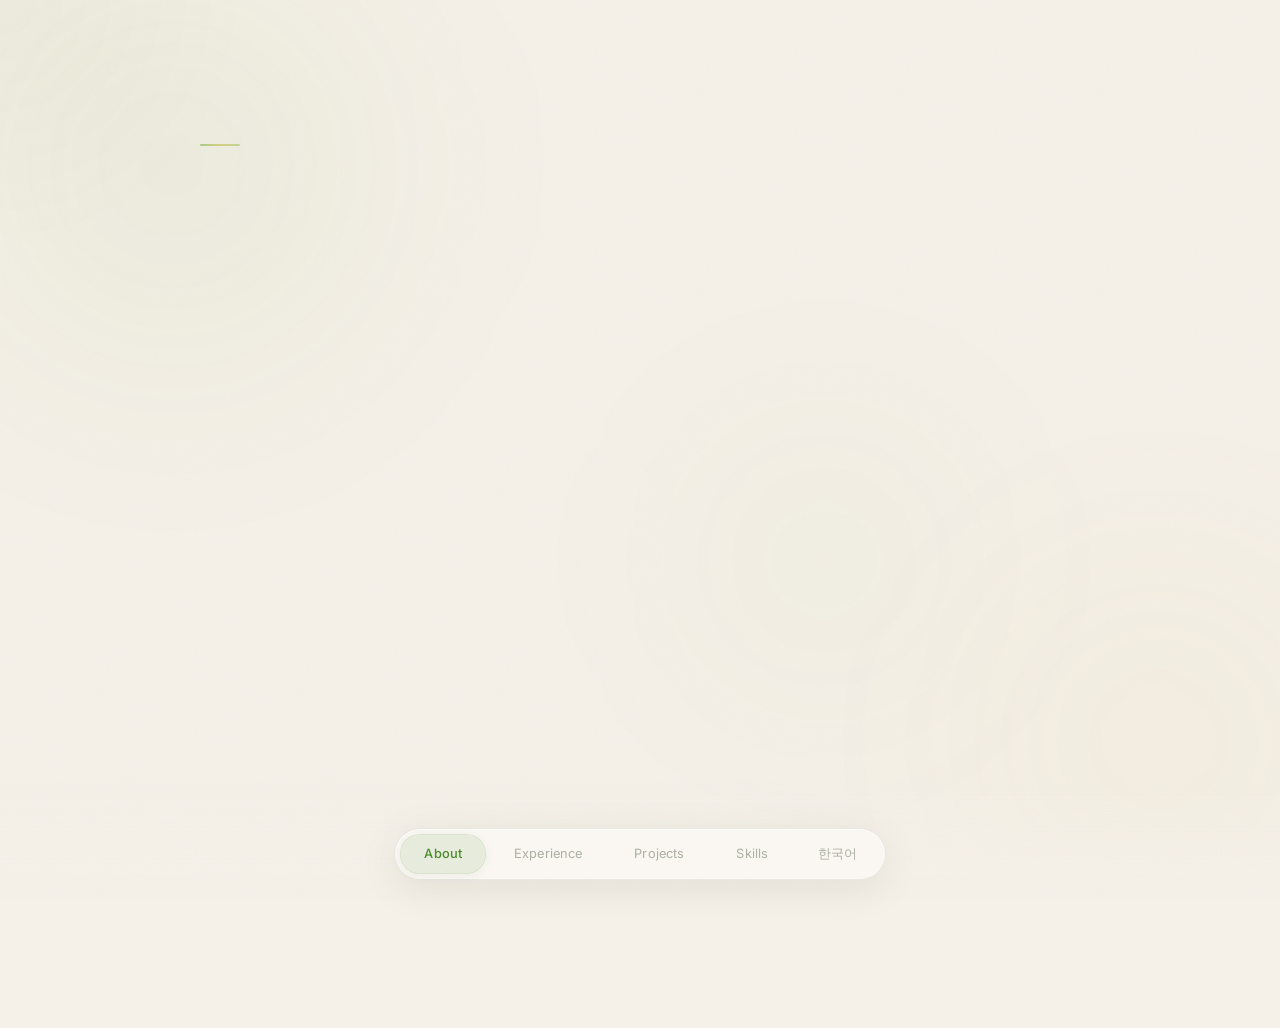
==== commit 43c79667: "language toggle" ====
--- a/index.html
+++ b/index.html
@@ -174,9 +174,10 @@
       <div class="nav-bar">
         <div class="nav-indicator"></div>
         <button class="nav-btn active" data-section="about">About</button>
+        <button class="nav-btn" data-section="experience">Experience</button>
         <button class="nav-btn" data-section="projects">Projects</button>
-        <button class="nav-btn" data-section="blog">Blog</button>
-        <button class="nav-btn" data-section="experience">Experience</button>
+        <button class="nav-btn" data-section="skills">Skills</button>
+        <button class="lang-toggle" id="lang-toggle">한국어</button>
       </div>
     </nav>
 
--- a/css/style.css
+++ b/css/style.css
@@ -423,6 +423,24 @@
 .nav-btn.active {
   color: var(--accent);
   font-weight: 500;
+}
+
+.lang-toggle {
+  position: relative;
+  z-index: 1;
+  padding: 10px 22px;
+  font-size: var(--fs-small);
+  font-weight: 400;
+  color: var(--text-tertiary);
+  border-radius: 100px;
+  transition: color 0.3s var(--ease-smooth);
+  white-space: nowrap;
+  letter-spacing: 0.01em;
+  margin-left: auto;
+}
+
+.lang-toggle:hover {
+  color: var(--text-secondary);
 }
 
 /* ========================================
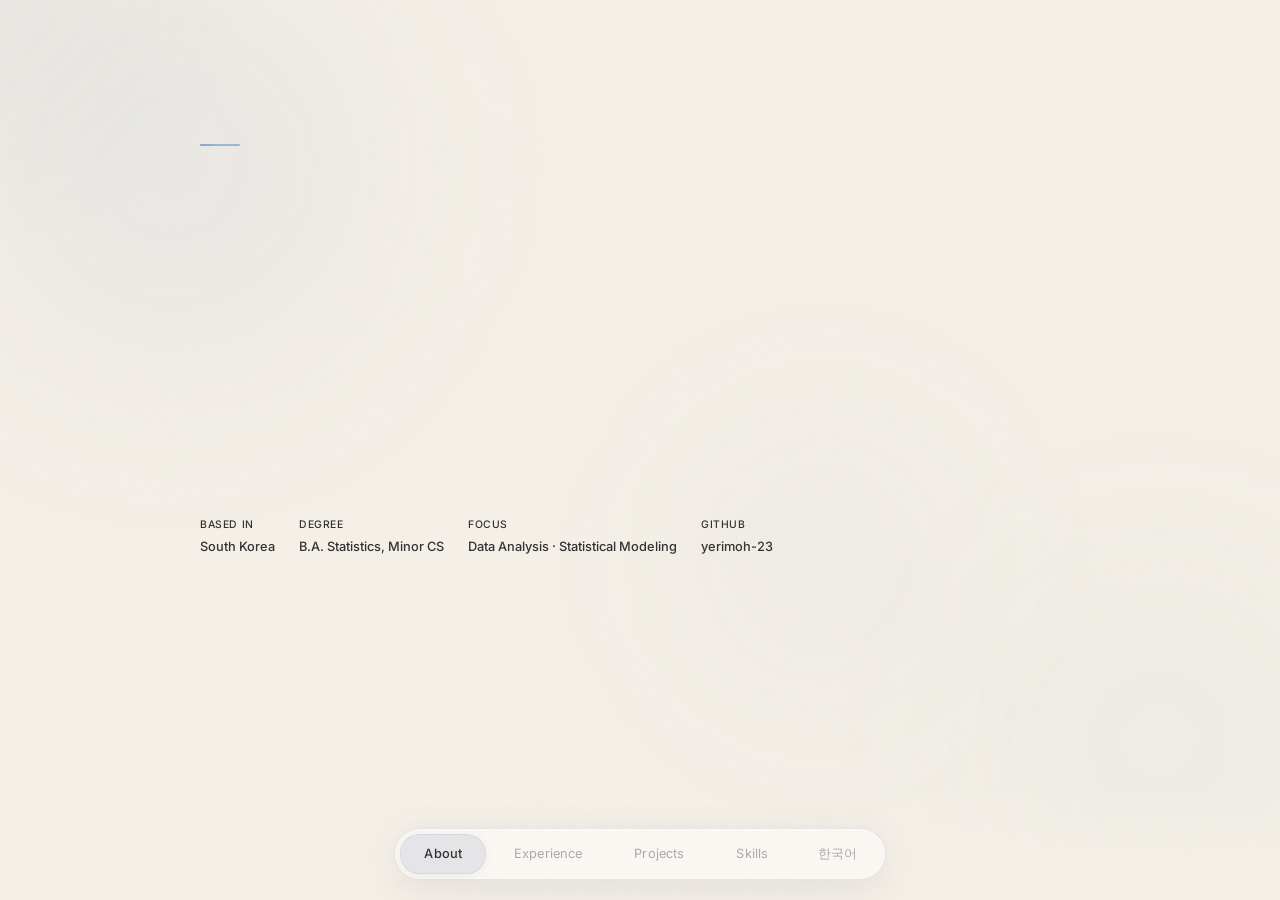
==== commit 98163f7a: "change colors and some buttons" ====
--- a/index.html
+++ b/index.html
@@ -3,7 +3,7 @@
   <head>
     <meta charset="UTF-8" />
     <meta name="viewport" content="width=device-width, initial-scale=1.0" />
-    <title>Joni Park</title>
+    <title>Yerim Oh</title>
 
     <link
       rel="shortcut icon"
@@ -35,118 +35,45 @@
     <div class="cursor-glow" aria-hidden="true"></div>
 
     <div class="site-wrapper">
+
       <!-- ======================== ABOUT ======================== -->
       <section id="about" class="section active">
         <div class="container">
           <div class="about-hero">
-            <h1 class="about-greeting stagger-in">Hi, I'm Joni</h1>
-            <p class="about-subtitle stagger-in">
-              Building the things I wish existed.
-            </p>
+            <h1 class="about-greeting stagger-in">Hi, I'm Yerim</h1>
             <div class="about-bio stagger-in">
               <p>
-                I'm a software engineer working on app development with SwiftUI,
-                though I enjoy exploring whatever technologies help bring ideas
-                to life.
+                subtitle goes here
               </p>
               <p>
-                I'm especially interested in
-                <span
-                  class="hobby-keyword"
-                  data-image="./assets/images/about-xr-1.png,
-                  ./assets/images/about-xr-2.jpg,
-                  ./assets/images/about-xr-3.png"
-                  >spatial computing</span
-                >, AI agents, and the future of computing beyond the smartphone.
+                I'm especially interested in subtitle goes here
               </p>
               <p>
-                I care deeply about thoughtful UX and building things that
-                genuinely improve people's everyday lives!
-              </p>
-              <p>
-                Outside of work, I enjoy
-                <span
-                  class="hobby-keyword"
-                  data-image="./assets/images/about-camera-1.png,
-                  ./assets/images/about-camera-2.png,
-                  ./assets/images/about-camera-3.png,
-                  ./assets/images/about-camera-4.png"
-                  >photography</span
-                >, exploring design and
-                <span
-                  class="hobby-keyword"
-                  data-image="./assets/images/about-park-guel.jpg"
-                  >architecture</span
-                >, and playing
-                <span
-                  class="hobby-keyword"
-                  data-image="./assets/images/about-board-game.jpg"
-                  >board games</span
-                >.
+                subtitle goes here - where i want to go deeper
               </p>
             </div>
 
-            <div class="about-social stagger-in">
-              <a
-                href="https://github.com/jonipark"
-                target="_blank"
-                rel="noopener"
-                class="social-link"
-                aria-label="GitHub"
-              >
-                <svg viewBox="0 0 24 24">
-                  <path
-                    d="M12 0C5.37 0 0 5.37 0 12c0 5.31 3.435 9.795 8.205 11.385.6.105.825-.255.825-.57 0-.285-.015-1.23-.015-2.235-3.015.555-3.795-.735-4.035-1.41-.135-.345-.72-1.41-1.23-1.695-.42-.225-1.02-.78-.015-.795.945-.015 1.62.87 1.845 1.23 1.08 1.815 2.805 1.305 3.495.99.105-.78.42-1.305.765-1.605-2.67-.3-5.46-1.335-5.46-5.925 0-1.305.465-2.385 1.23-3.225-.12-.3-.54-1.53.12-3.18 0 0 1.005-.315 3.3 1.23.96-.27 1.98-.405 3-.405s2.04.135 3 .405c2.295-1.56 3.3-1.23 3.3-1.23.66 1.65.24 2.88.12 3.18.765.84 1.23 1.905 1.23 3.225 0 4.605-2.805 5.625-5.475 5.925.435.375.81 1.095.81 2.22 0 1.605-.015 2.895-.015 3.3 0 .315.225.69.825.57A12.02 12.02 0 0024 12c0-6.63-5.37-12-12-12z"
-                  />
-                </svg>
-              </a>
-              <a
-                href="https://www.linkedin.com/in/joeun-park/"
-                target="_blank"
-                rel="noopener"
-                class="social-link"
-                aria-label="LinkedIn"
-              >
-                <svg viewBox="0 0 24 24">
-                  <path
-                    d="M20.447 20.452h-3.554v-5.569c0-1.328-.027-3.037-1.852-3.037-1.853 0-2.136 1.445-2.136 2.939v5.667H9.351V9h3.414v1.561h.046c.477-.9 1.637-1.85 3.37-1.85 3.601 0 4.267 2.37 4.267 5.455v6.286zM5.337 7.433a2.062 2.062 0 01-2.063-2.065 2.064 2.064 0 112.063 2.065zm1.782 13.019H3.555V9h3.564v11.452zM22.225 0H1.771C.792 0 0 .774 0 1.729v20.542C0 23.227.792 24 1.771 24h20.451C23.2 24 24 23.227 24 22.271V1.729C24 .774 23.2 0 22.222 0h.003z"
-                  />
-                </svg>
-              </a>
-              <a
-                href="https://devpost.com/joeun"
-                target="_blank"
-                rel="noopener"
-                class="social-link"
-                aria-label="Devpost"
-              >
-                <svg viewBox="0 0 24 24">
-                  <path
-                    d="M6.002 1.61L0 12.004 6.002 22.39h11.996L24 12.004 17.998 1.61zm1.593 4.084h3.947c3.605 0 6.276 1.695 6.276 6.31 0 4.436-3.21 6.302-6.456 6.302H7.595zm2.517 2.449v7.714h1.241c2.646 0 3.862-1.55 3.862-3.861.009-2.569-1.096-3.853-3.783-3.853z"
-                  />
-                </svg>
-              </a>
-            </div>
+            <div class="about-meta">
+              <div class="meta-item">
+                <div class="meta-label">Based in</div>
+                <div class="meta-val">South Korea</div>
+              </div>
+              <div class="meta-item">
+                <div class="meta-label" >Degree</div>
+                <div class="meta-val" data-en>B.A. Statistics, Minor CS</div>
+                <div class="meta-val" data-ko>통계학 학사, CS 부전공</div>
+              </div>
+              <div class="meta-item">
+                <div class="meta-label" >Focus</div>
+                <div class="meta-val" data-en>Data Analysis · Statistical Modeling</div>
+                <div class="meta-val" data-ko>데이터 분석 · 통계 모델링</div>
+              </div>
+              <div class="meta-item">
+                <div class="meta-label">GitHub</div>
+                <div class="meta-val"><a href="https://github.com/yerimoh-23" target="_blank" style="color:inherit">yerimoh-23</a></div>
+              </div>
+
           </div>
-        </div>
-      </section>
-
-      <!-- ======================== PROJECTS ======================== -->
-      <section id="projects" class="section">
-        <div class="container">
-          <p class="section-label">Portfolio</p>
-          <h2 class="section-title">Projects</h2>
-          <div id="filter-bar"></div>
-          <div id="project-grid" class="project-grid"></div>
-        </div>
-      </section>
-
-      <!-- ======================== BLOG ======================== -->
-      <section id="blog" class="section">
-        <div class="container">
-          <p class="section-label">Writing</p>
-          <h2 class="section-title">Blog</h2>
-          <div id="blog-list" class="blog-list"></div>
         </div>
       </section>
 
@@ -156,18 +83,72 @@
           <p class="section-label">Background</p>
           <h2 class="section-title">Experience</h2>
 
-          <div class="experience-group">
-            <h3 class="experience-group-title">Work</h3>
-            <div id="work-timeline" class="timeline"></div>
+          <!-- ================ 2 WAYS TO SHOW EXPERIENCE ================ -->
+          <div class="tabs" style="margin-top:1.5rem;">
+            <button class="tab-btn active" data-target="timeline">
+              <span>Timeline</span>
+            </button>
+            <button class="tab-btn" data-target="category">
+              <span>By Category</span>
+            </button>
           </div>
 
-          <div class="experience-group">
-            <h3 class="experience-group-title">Education</h3>
-            <div id="edu-timeline" class="timeline"></div>
-          </div>
+          <!-- ══════════════ TIMELINE VIEW ══════════════ -->
+          <div id="timeline" class="tl-view active"> 
+              <!-- render.js가 자동으로 채워줌 -->
+          </div><!-- /timeline -->
+
+          <!-- ══════════════ CATEGORY VIEW ══════════════ -->
+          <div id="category" class="tl-view">
+            <div class="experience-group">
+              <h3 class="experience-group-title">Work & Research</h3>
+              <div id="work-timeline" class="timeline"></div>
+            </div>
+
+            <div class="experience-group">
+              <h3 class="experience-group-title">Activities & Leadership</h3>
+              <div id="activities-timeline" class="timeline"></div>
+            </div>
+
+            <div class="experience-group">
+              <h3 class="experience-group-title">Awards</h3>
+              <div id="awards-timeline" class="timeline"></div>
+            </div>
+
+            <div class="experience-group">
+              <h3 class="experience-group-title">Education</h3>
+              <div id="edu-timeline" class="timeline"></div>
+            </div>
+          </div> <!-- /category -->
+
         </div>
       </section>
     </div>
+
+    <script type="module" src="./js/main.js"></script>
+    <script type="module">
+      import { initExperience } from "./js/render.js";
+      document.addEventListener("DOMContentLoaded", initExperience);
+    </script>
+
+    <!-- ======================== PROJECTS ======================== -->
+    <section id="projects" class="section">
+      <div class="container">
+        <p class="section-label">Portfolio</p>
+        <h2 class="section-title">Projects</h2>
+        <div id="filter-bar"></div>
+        <div id="project-grid" class="project-grid"></div>
+      </div>
+    </section>
+
+    <!-- ======================== SKILLS ======================== -->
+    <section id="skills" class="section">
+      <div class="container">
+        <p class="section-label">Skills</p>
+        <h2 class="section-title">Expertise</h2>
+        <div id="skill-list" class="skill-list"></div>
+      </div>
+    </section>
 
     <!-- ======================== BOTTOM NAV ======================== -->
     <nav class="bottom-nav" aria-label="Main navigation">
--- a/css/style.css
+++ b/css/style.css
@@ -3,24 +3,30 @@
    ======================================== */
 
 :root {
-  --bg-deep: #f5f0e8;
-  --bg-surface: #efe9df;
+  --bg1: #f5f0e8;
+  --bg2: #efe9df;
   --glass-bg: rgba(255, 255, 255, 0.5);
   --glass-bg-hover: rgba(255, 255, 255, 0.7);
   --glass-border: rgba(80, 100, 40, 0.1);
   --glass-border-hover: rgba(80, 100, 40, 0.2);
 
-  --text-primary: #1a2e12;
-  --text-secondary: rgba(26, 46, 18, 0.6);
-  --text-tertiary: rgba(26, 46, 18, 0.35);
-
-  --accent: #4a8c2a;
-  --accent-soft: rgba(74, 140, 42, 0.1);
-  --accent-glow: rgba(74, 140, 42, 0.25);
-
-  --holo-1: rgba(100, 170, 50, 0.5);
-  --holo-2: rgba(190, 180, 40, 0.5);
-  --holo-3: rgba(140, 190, 60, 0.45);
+  --text: #333333;
+  --text2: rgba(18, 26, 46, 0.6);
+  --text3: rgba(18, 28, 46, 0.35);
+  --text4: #5c6f96
+
+  --accent: #39548f;
+  --accent-light: rgba(42, 75, 140, 0.143);
+  --accent-glow: rgba(42, 76, 140, 0.25);
+
+  --holo-1: rgba(50, 90, 170, 0.5);
+  --holo-2: rgba(69, 144, 185, 0.5);
+  --holo-3: rgba(60, 121, 190, 0.45);
+
+  --tag-award-bg: #e8d2d3; --tag-award: #702e30;
+  --tag-work-bg:  #ebe2cc; --tag-work:  #be8918;
+  --tag-act-bg:   #d4ddec; --tag-act:   #4e6440;
+  --tag-edu-bg:   #e4def0; --tag-edu:   #473b64;
 
   --font-serif: "Playfair Display", "Georgia", serif;
   --font-sans: "Inter", -apple-system, BlinkMacSystemFont, "Segoe UI", sans-serif;
@@ -66,8 +72,8 @@
 }
 
 body {
-  background: var(--bg-deep);
-  color: var(--text-primary);
+  background: var(--bg1);
+  color: var(--text);
   line-height: 1.6;
   min-height: 100vh;
   overflow-x: hidden;
@@ -79,8 +85,8 @@
 img { display: block; max-width: 100%; }
 
 ::selection {
-  background: rgba(74, 140, 42, 0.15);
-  color: var(--text-primary);
+  background: rgba(42, 70, 118, 0.15);
+  color: var(--text);
 }
 
 :focus-visible {
@@ -129,7 +135,7 @@
   height: 600px;
   top: -15%;
   left: -10%;
-  background: radial-gradient(circle, rgba(100, 170, 50, 0.08) 0%, transparent 70%);
+  background: radial-gradient(circle, rgba(50, 104, 170, 0.08) 0%, transparent 70%);
   animation: orbFloat1 20s ease-in-out infinite;
 }
 
@@ -138,7 +144,7 @@
   height: 500px;
   bottom: -10%;
   right: -10%;
-  background: radial-gradient(circle, rgba(200, 190, 40, 0.06) 0%, transparent 70%);
+  background: radial-gradient(circle, rgba(54, 150, 175, 0.06) 0%, transparent 70%);
   animation: orbFloat2 25s ease-in-out infinite;
 }
 
@@ -147,7 +153,7 @@
   height: 400px;
   top: 40%;
   right: 20%;
-  background: radial-gradient(circle, rgba(120, 180, 60, 0.05) 0%, transparent 70%);
+  background: radial-gradient(circle, rgba(60, 120, 180, 0.05) 0%, transparent 70%);
   animation: orbFloat3 18s ease-in-out infinite;
 }
 
@@ -176,7 +182,7 @@
   border-radius: 50%;
   pointer-events: none;
   z-index: 0;
-  background: radial-gradient(circle, rgba(100, 160, 50, 0.04) 0%, transparent 70%);
+  background: radial-gradient(circle, rgba(50, 105, 160, 0.04) 0%, transparent 70%);
   transform: translate(-50%, -50%);
   transition: opacity 0.3s;
   will-change: left, top;
@@ -245,7 +251,7 @@
   font-size: var(--fs-h1);
   font-weight: 600;
   line-height: 1.2;
-  color: var(--text-primary);
+  color: var(--text);
   margin-bottom: 2.5rem;
 }
 
@@ -314,7 +320,7 @@
   background: var(--glass-bg-hover);
   border-color: var(--glass-border-hover);
   box-shadow:
-    0 8px 32px rgba(26, 46, 18, 0.08),
+    0 8px 32px rgba(18, 28, 46, 0.08),
     0 0 0 1px rgba(255, 255, 255, 0.3) inset;
 }
 
@@ -337,10 +343,10 @@
 }
 
 .glass-pill.active {
-  background: rgba(74, 140, 42, 0.1);
-  border-color: rgba(74, 140, 42, 0.25);
+  background: rgba(42, 81, 140, 0.1);
+  border-color: rgba(42, 88, 140, 0.25);
   color: var(--accent);
-  box-shadow: 0 0 16px rgba(74, 140, 42, 0.06);
+  box-shadow: 0 0 16px rgba(42, 76, 140, 0.06);
 }
 
 /* ========================================
@@ -366,7 +372,7 @@
   left: 0;
   right: 0;
   height: 120px;
-  background: linear-gradient(to top, var(--bg-deep) 20%, transparent 100%);
+  background: linear-gradient(to top, var(--bg1) 20%, transparent 100%);
   pointer-events: none;
 }
 
@@ -378,11 +384,11 @@
   background: rgba(255, 255, 255, 0.5);
   backdrop-filter: var(--blur-nav);
   -webkit-backdrop-filter: var(--blur-nav);
-  border: 1px solid rgba(80, 100, 40, 0.1);
+  border: 1px solid rgba(40, 71, 100, 0.1);
   border-radius: 100px;
   pointer-events: all;
   box-shadow:
-    0 8px 40px rgba(26, 46, 18, 0.08),
+    0 8px 40px rgba(18, 26, 46, 0.08),
     0 0 0 0.5px rgba(255, 255, 255, 0.6) inset,
     0 1px 0 rgba(255, 255, 255, 0.5) inset;
 }
@@ -394,10 +400,10 @@
   left: 0;
   height: calc(100% - 10px);
   border-radius: 100px;
-  background: rgba(74, 140, 42, 0.1);
+  background: rgba(42, 73, 140, 0.1);
   box-shadow:
-    0 2px 12px rgba(26, 46, 18, 0.05),
-    0 0 0 0.5px rgba(74, 140, 42, 0.15) inset;
+    0 2px 12px rgba(18, 33, 46, 0.05),
+    0 0 0 0.5px rgba(42, 86, 140, 0.15) inset;
   transition: left 0.4s var(--ease-spring), width 0.4s var(--ease-spring);
   pointer-events: none;
   z-index: 0;
@@ -409,7 +415,7 @@
   padding: 10px 22px;
   font-size: var(--fs-small);
   font-weight: 400;
-  color: var(--text-tertiary);
+  color: var(--text3);
   border-radius: 100px;
   transition: color 0.3s var(--ease-smooth);
   white-space: nowrap;
@@ -417,7 +423,7 @@
 }
 
 .nav-btn:hover {
-  color: var(--text-secondary);
+  color: var(--text2);
 }
 
 .nav-btn.active {
@@ -431,7 +437,7 @@
   padding: 10px 22px;
   font-size: var(--fs-small);
   font-weight: 400;
-  color: var(--text-tertiary);
+  color: var(--text3);
   border-radius: 100px;
   transition: color 0.3s var(--ease-smooth);
   white-space: nowrap;
@@ -440,7 +446,7 @@
 }
 
 .lang-toggle:hover {
-  color: var(--text-secondary);
+  color: var(--text2);
 }
 
 /* ========================================
@@ -480,10 +486,10 @@
   letter-spacing: -0.02em;
   background: linear-gradient(
     135deg,
-    var(--text-primary) 0%,
-    #3a7a1a 40%,
-    #6a9a20 60%,
-    var(--text-primary) 100%
+    var(--text) 0%,
+    #223a70 40%,
+    #3e64a4 60%,
+    var(--text) 100%
   );
   background-size: 300% auto;
   -webkit-background-clip: text;
@@ -499,479 +505,92 @@
   50% { background-position: 300% center; }
 }
 
-.about-subtitle {
-  font-family: var(--font-serif);
-  font-style: italic;
-  font-size: var(--fs-h2);
-  color: var(--text-tertiary);
-  font-weight: 400;
-  margin-bottom: 2.5rem;
-  letter-spacing: 0.01em;
-}
-
-.about-bio {
-  max-width: 620px;
-}
-
-.about-bio p {
-  font-size: var(--fs-body);
-  color: var(--text-secondary);
-  line-height: 1.85;
-  margin-bottom: 1.25rem;
-}
-
-.about-bio p:last-child {
-  margin-bottom: 0;
-}
-
-.hobby-keyword {
-  position: relative;
-  color: var(--text-primary);
-  font-weight: 500;
-  cursor: default;
-  display: inline;
-  background: linear-gradient(
-    135deg,
-    var(--text-primary) 0%,
-    var(--accent) 100%
-  );
-  -webkit-background-clip: text;
-  -webkit-text-fill-color: transparent;
-  background-clip: text;
-  transition: opacity var(--transition-fast);
-}
-
-.hobby-keyword::after {
-  content: "";
-  position: absolute;
-  bottom: -1px;
-  left: 0;
-  right: 0;
-  height: 1px;
-  background: linear-gradient(90deg, var(--holo-1), var(--holo-2), var(--holo-3));
-  opacity: 0.4;
-  transition: opacity var(--transition-fast);
-}
-
-.hobby-keyword:hover::after {
-  opacity: 0.8;
-}
-
-/* Scattered Polaroid photos */
-.hobby-photos {
-  position: absolute;
-  bottom: calc(100% + 16px);
-  left: 50%;
-  transform: translateX(-50%);
-  width: 0;
-  height: 0;
-  z-index: 50;
-  pointer-events: none;
-}
-
-.hobby-photo {
-  position: absolute;
-  bottom: 0;
-  left: 0;
-  width: 140px;
-  background: #fff;
-  padding: 6px 6px 24px;
-  border-radius: 2px;
-  box-shadow:
-    0 4px 16px rgba(26, 46, 18, 0.12),
-    0 1px 4px rgba(0, 0, 0, 0.08);
-  transform:
-    translateX(calc(-50% + var(--tx)))
-    translateY(var(--ty))
-    rotate(var(--r))
-    scale(0.8);
-  opacity: 0;
-  transition:
-    opacity 0.35s var(--ease-out),
-    transform 0.4s var(--ease-out);
-  transition-delay: calc(var(--i) * 0.04s);
-}
-
-.hobby-photo img {
-  width: 100%;
-  aspect-ratio: 4 / 3;
-  object-fit: cover;
-  display: block;
-  border-radius: 1px;
-}
-
-/* Fan out on hover */
-.hobby-photos.visible .hobby-photo {
-  opacity: 1;
-  transform:
-    translateX(calc(-50% + var(--tx)))
-    translateY(var(--ty))
-    rotate(var(--r))
-    scale(1);
-}
-
-/* Slight tape / analog feel — top edge highlight */
-.hobby-photo::before {
-  content: "";
-  position: absolute;
-  top: 0;
-  left: 10%;
-  right: 10%;
-  height: 1px;
-  background: rgba(0, 0, 0, 0.04);
-}
-
-.about-social {
-  display: flex;
-  gap: 10px;
-  margin-top: 3rem;
-}
-
-.social-link {
-  display: flex;
-  align-items: center;
-  justify-content: center;
-  width: 42px;
-  height: 42px;
-  border-radius: 12px;
-  background: var(--glass-bg);
-  border: 1px solid var(--glass-border);
-  color: var(--text-tertiary);
-  transition: all 0.3s var(--ease-out);
-}
-
-.social-link:hover {
-  color: var(--accent);
-  background: var(--glass-bg-hover);
-  border-color: var(--glass-border-hover);
-  transform: translateY(-3px);
-  box-shadow: 0 6px 20px rgba(26, 46, 18, 0.08);
-}
-
-.social-link svg {
-  width: 17px;
-  height: 17px;
-  fill: currentColor;
-}
-
-/* ========================================
-   PROJECTS SECTION
-   ======================================== */
-
-#filter-bar {
-  display: flex;
+.about-bio {max-width: 620px;}
+.about-bio p {font-size: var(--fs-body); color: var(--text2); line-height: 1.85; margin-bottom: 1.25rem;}
+.about-bio p:last-child { margin-bottom: 0;}
+
+.about-meta {
+  display: flex; flex-wrap: wrap; gap: 1.5rem;
+  margin-top: 2rem;
+}
+
+.meta-item {font-size: var(--fs-xs);}
+.meta-label { color: var(--text4); text-transform: uppercase; letter-spacing: 0.06em; font-size: var(--fs-xs); margin-bottom: 3px; font-weight: 500;}
+.meta-val {color: var(--text); font-weight: 500; font-size: var(--fs-small);}
+
+/* ========================================
+   EXPERIENCE SECTION
+   ======================================== */
+
+/* Tab buttons */
+.tabs {
+  display: flex; gap: 8px;
+  margin-bottom: 2rem;
   flex-wrap: wrap;
-  gap: 8px;
-  margin-bottom: 2.5rem;
-}
-
-.filter-btn {
-  padding: 7px 16px;
-  font-size: var(--fs-xs);
-  font-weight: 450;
-  color: var(--text-tertiary);
-  cursor: pointer;
-  letter-spacing: 0.02em;
-}
-
-.filter-btn.active {
-  font-weight: 500;
-}
-
-.project-grid {
-  display: grid;
-  grid-template-columns: 1fr;
-  gap: 24px;
-}
-
-/* --- Project card: layered glass panel --- */
-
-.project-card {
-  display: flex;
-  flex-direction: column;
-  cursor: pointer;
-  perspective: 1000px;
-  position: relative;
-  border-radius: 20px;
-}
-
-/* Outer holographic ring glow on hover */
-.project-card.glass-card {
-  border-radius: 20px;
-  border: 1px solid rgba(80, 100, 40, 0.08);
-  background:
-    linear-gradient(
-      165deg,
-      rgba(255, 255, 255, 0.6) 0%,
-      rgba(255, 255, 255, 0.35) 50%,
-      rgba(255, 255, 255, 0.5) 100%
-    );
-  box-shadow:
-    0 2px 8px rgba(26, 46, 18, 0.04),
-    0 0 0 0.5px rgba(255, 255, 255, 0.5) inset;
-}
-
-.project-card.glass-card:hover {
-  border-color: rgba(80, 140, 40, 0.18);
-  background:
-    linear-gradient(
-      165deg,
-      rgba(255, 255, 255, 0.72) 0%,
-      rgba(255, 255, 255, 0.45) 50%,
-      rgba(255, 255, 255, 0.6) 100%
-    );
-  box-shadow:
-    0 12px 40px rgba(26, 46, 18, 0.08),
-    0 4px 16px rgba(74, 140, 42, 0.05),
-    0 0 0 0.5px rgba(255, 255, 255, 0.6) inset;
-}
-
-/* AR-style corner brackets — top-left & bottom-right */
-.project-card .project-card-img::before,
-.project-card .project-card-img::after {
-  content: "";
-  position: absolute;
-  width: 20px;
-  height: 20px;
-  z-index: 4;
-  opacity: 0;
-  transition: opacity 0.35s var(--ease-out), transform 0.35s var(--ease-out);
-  pointer-events: none;
-}
-
-.project-card .project-card-img::before {
-  top: 12px;
-  left: 12px;
-  border-top: 2px solid rgba(255, 255, 255, 0.7);
-  border-left: 2px solid rgba(255, 255, 255, 0.7);
-  border-radius: 3px 0 0 0;
-  transform: translate(-4px, -4px);
-}
-
-.project-card .project-card-img::after {
-  bottom: 12px;
-  right: 12px;
-  border-bottom: 2px solid rgba(255, 255, 255, 0.7);
-  border-right: 2px solid rgba(255, 255, 255, 0.7);
-  border-radius: 0 0 3px 0;
-  transform: translate(4px, 4px);
-}
-
-.project-card:hover .project-card-img::before {
-  opacity: 1;
-  transform: translate(0, 0);
-}
-
-.project-card:hover .project-card-img::after {
-  opacity: 1;
-  transform: translate(0, 0);
-}
-
-.project-card-img {
-  position: relative;
-  width: 100%;
-  aspect-ratio: 16 / 10;
-  overflow: hidden;
-  border-radius: 20px 20px 0 0;
-}
-
-.project-card-img img {
-  width: 100%;
-  height: 100%;
-  object-fit: cover;
-  transition: transform 0.7s var(--ease-out), filter 0.5s var(--ease-out);
-}
-
-.project-card:hover .project-card-img img {
-  transform: scale(1.06);
-}
-
-.project-card-overlay {
-  position: absolute;
-  inset: 0;
-  display: flex;
-  align-items: center;
-  justify-content: center;
-  gap: 8px;
-  background: linear-gradient(
-    160deg,
-    rgba(26, 46, 18, 0.25) 0%,
-    rgba(40, 60, 20, 0.35) 100%
-  );
-  backdrop-filter: blur(2px);
-  -webkit-backdrop-filter: blur(2px);
-  opacity: 0;
-  transition: opacity 0.35s var(--ease-smooth);
-  color: #fff;
-  z-index: 3;
-}
-
-.project-card-overlay svg {
-  filter: drop-shadow(0 2px 8px rgba(0, 0, 0, 0.2));
-}
-
-/* AR-style "VIEW" label on hover */
-.project-card-overlay::after {
-  content: "VIEW";
-  font-family: var(--font-sans);
-  font-size: 10px;
-  font-weight: 600;
-  letter-spacing: 0.2em;
-  color: rgba(255, 255, 255, 0.9);
-}
-
-.project-card:hover .project-card-overlay {
-  opacity: 1;
-}
-
-/* Card body with year pinned top-right */
-.project-card-body {
-  position: relative;
-  padding: var(--card-padding);
-  padding-top: calc(var(--card-padding) + 2px);
-  flex: 1;
-  z-index: 3;
-}
-
-.project-card-title {
-  font-family: var(--font-serif);
-  font-size: var(--fs-h3);
-  font-weight: 600;
-  margin-bottom: 0.5rem;
-  line-height: 1.3;
-  transition: color 0.3s var(--ease-smooth);
-}
-
-.project-card:hover .project-card-title {
-  color: var(--accent);
-}
-
-.project-card-tags {
-  display: flex;
-  flex-wrap: wrap;
-  gap: 5px;
-  margin-bottom: 0.6rem;
-}
-
-.tag {
-  font-size: var(--fs-xs);
-  font-weight: 450;
-  color: var(--accent);
-  padding: 3px 10px;
-  background: var(--accent-soft);
+}
+
+.tab-btn {
+  padding: 8px 18px;
   border-radius: 100px;
-  white-space: nowrap;
-  border: 1px solid rgba(74, 140, 42, 0.08);
-}
-
-.project-card-desc {
-  font-size: var(--fs-small);
-  color: var(--text-secondary);
-  line-height: 1.6;
-}
-
-.project-card-year {
-  font-family: var(--font-sans);
-  font-size: var(--fs-xs);
-  color: var(--text-tertiary);
-  margin-top: 8px;
-}
-
-@keyframes fadeScale {
-  from { opacity: 0; transform: scale(0.95) translateY(8px); }
-  to { opacity: 1; transform: scale(1) translateY(0); }
-}
-
-/* ========================================
-   BLOG SECTION
-   ======================================== */
-
-.blog-list {
-  display: flex;
-  flex-direction: column;
-  gap: 24px;
-}
-
-.blog-card {
-  display: flex;
-  flex-direction: column;
-  cursor: pointer;
-}
-
-.blog-card-img {
-  width: 100%;
-  aspect-ratio: 16 / 9;
-  overflow: hidden;
-  border-radius: 16px 16px 0 0;
-}
-
-.blog-card-img img {
-  width: 100%;
-  height: 100%;
-  object-fit: cover;
-  transition: transform 0.7s var(--ease-out);
-}
-
-.blog-card:hover .blog-card-img img {
-  transform: scale(1.05);
-}
-
-.blog-card-body {
-  padding: var(--card-padding);
-  position: relative;
-  z-index: 3;
-}
-
-.blog-card-meta {
-  display: flex;
-  align-items: center;
-  gap: 12px;
-  margin-bottom: 0.6rem;
-}
-
-.blog-card-category {
   font-size: var(--fs-xs);
   font-weight: 500;
+  cursor: pointer;
+  border: 1px solid var(--glass-border);
+  color: var(--text3);
+  background: transparent;
+  transition: all var(--transition-fast);
+  font-family: inherit;
+  letter-spacing: 0.03em;
+}
+.tab-btn.active,
+.tab-btn:hover {background: var(--accent); color: var(--bg); border-color: var(--accent);
+}
+
+/* ── TAGS ── */
+.tag {
+  display: inline-block;
+  font-size: 10px;
+  font-weight: 500;
+  padding: 2px 7px;
+  border-radius: 10px;
+  white-space: nowrap;
+  letter-spacing: 0.02em;
+  border: 1px solid transparent;
+}
+.tag-award { background: var(--tag-award-bg); color: var(--tag-award); border-color: var(--tag-award); }
+.tag-work  { background: var(--tag-work-bg);  color: var(--tag-work);  border-color: var(--tag-work); }
+.tag-act   { background: var(--tag-act-bg);   color: var(--tag-act);   border-color: var(--tag-act); }
+.tag-edu   { background: var(--tag-edu-bg);   color: var(--tag-edu);   border-color: var(--tag-edu); }
+
+
+/* ── TIMELINE VIEW ── */
+.tl-view {display: none;}
+.tl-view.active {display: block;}
+
+.year-block {margin-bottom: 2.25rem;}
+.year-label {
+  font-size: var(--fs-xs);
+  font-weight: 500;
+  letter-spacing: 0.06em;
   text-transform: uppercase;
-  letter-spacing: 0.12em;
-  color: var(--accent);
-}
-
-.blog-card-date {
-  font-size: var(--fs-xs);
-  color: var(--text-tertiary);
-}
-
-.blog-card-title {
-  font-family: var(--font-serif);
-  font-size: var(--fs-h2);
-  font-weight: 600;
-  line-height: 1.3;
-  margin-bottom: 0.5rem;
-  transition: color 0.3s var(--ease-smooth);
-}
-
-.blog-card:hover .blog-card-title {
-  color: var(--accent);
-}
-
-.blog-card-desc {
-  font-size: var(--fs-small);
-  color: var(--text-secondary);
-  line-height: 1.7;
-}
-
-/* ========================================
-   EXPERIENCE SECTION
-   ======================================== */
-
-.experience-group {
-  margin-bottom: 3.5rem;
-}
-
-.experience-group:last-child {
-  margin-bottom: 0;
-}
+  color: var(--text4);
+  padding-bottom: 8px;
+  border-bottom: 1px solid var(--glass-border);
+  margin-bottom: 12px;
+}
+
+.tl-rows { display: flex; flex-direction: column; gap: 12px; }
+.tl-row { display: flex; gap: 16px; align-items: flex-start; }
+.tl-tag { flex-shrink: 0; margin-top: 2px; min-width: 60px; text-align: center; }
+.tl-body { font-size: var(--fs-small); color: var(--text); line-height: 1.6; flex: 1;}
+.tl-title { font-weight: 500; margin-bottom: 4px;}
+.tl-detail { font-size: var(--fs-xs); color: var(--text2); margin-top: 4px; line-height: 1.5; }
+.tl-detail + .tl-detail { margin-top: 3px; }
+
+/* ── CATEGORY VIEW ── */
+
+.experience-group {margin-bottom: 3.5rem;}
+.experience-group:last-child {margin-bottom: 0;}
 
 .experience-group-title {
   font-family: var(--font-serif);
@@ -990,10 +609,7 @@
   background: linear-gradient(90deg, var(--glass-border), transparent);
 }
 
-.timeline {
-  position: relative;
-  padding-left: 32px;
-}
+.timeline {position: relative;padding-left: 32px;}
 
 .timeline::before {
   content: "";
@@ -1011,14 +627,8 @@
   opacity: 0.4;
 }
 
-.timeline-entry {
-  position: relative;
-  margin-bottom: 20px;
-}
-
-.timeline-entry:last-child {
-  margin-bottom: 0;
-}
+.timeline-entry {position: relative; margin-bottom: 20px;}
+.timeline-entry:last-child {margin-bottom: 0;}
 
 .timeline-marker {
   position: absolute;
@@ -1027,11 +637,11 @@
   width: 11px;
   height: 11px;
   border-radius: 50%;
-  background: var(--bg-deep);
+  background: var(--bg1);
   border: 2px solid var(--accent);
   box-shadow:
     0 0 8px var(--accent-glow),
-    0 0 20px rgba(74, 140, 42, 0.08);
+    0 0 20px rgba(42, 89, 140, 0.08);
   z-index: 1;
   transition: box-shadow 0.3s;
 }
@@ -1039,12 +649,10 @@
 .timeline-entry:hover .timeline-marker {
   box-shadow:
     0 0 12px var(--accent-glow),
-    0 0 30px rgba(74, 140, 42, 0.12);
-}
-
-.timeline-content {
-  padding: var(--card-padding);
-}
+    0 0 30px rgba(42, 80, 140, 0.12);
+}
+
+.timeline-content {padding: var(--card-padding);}
 
 .timeline-header {
   display: flex;
@@ -1055,92 +663,201 @@
   margin-bottom: 6px;
 }
 
-.timeline-company-link {
+.timeline-company-link {display: flex;align-items: center; gap: 10px; transition: color var(--transition-fast);}
+.timeline-company-link:hover {color: var(--accent);}
+.timeline-company {font-family: var(--font-serif); font-size: var(--fs-h3); font-weight: 600;}
+
+.timeline-date {font-size: var(--fs-xs); color: var(--text4); font-weight: 400; font-family: var(--font-sans); letter-spacing: 0.03em;}
+
+.timeline-role {font-size: var(--fs-small); color: var(--accent); font-weight: 500; margin-bottom: 6px;}
+
+.timeline-desc {font-size: var(--fs-small); color: var(--text2); line-height: 1.7; margin-bottom: 10px;}
+.timeline-desc-list {padding-left: 1.2rem; margin-bottom: 10px;}
+.timeline-desc-list li {font-size: var(--fs-small); color: var(--text2); line-height: 1.7; margin-bottom: 3px; list-style: disc;}
+.timeline-desc-list li::marker {color: var(--accent);}
+
+.timeline-highlights { margin-top: 10px; padding-left: 1.2rem;}
+.timeline-highlights li {font-size: var(--fs-small); color: var(--text2); line-height: 1.7; margin-bottom: 3px; list-style: disc;}
+.timeline-highlights li::marker {color: var(--accent);}
+
+/* ========================================
+   PROJECTS SECTION
+   ======================================== */
+
+.project-grid {display: grid; grid-template-columns: 1fr; gap: 24px;}
+
+/* --- Project card: layered glass panel --- */
+
+.project-card {display: flex; flex-direction: column; cursor: pointer; perspective: 1000px; position: relative; border-radius: 20px;}
+
+/* Outer holographic ring glow on hover */
+.project-card.glass-card {
+  border-radius: 20px;
+  border: 1px solid rgba(40, 63, 100, 0.08);
+  background:
+    linear-gradient(
+      165deg,
+      rgba(255, 255, 255, 0.6) 0%,
+      rgba(255, 255, 255, 0.35) 50%,
+      rgba(255, 255, 255, 0.5) 100%
+    );
+  box-shadow:
+    0 2px 8px rgba(18, 26, 46, 0.04),
+    0 0 0 0.5px rgba(255, 255, 255, 0.5) inset;
+}
+
+.project-card.glass-card:hover {
+  border-color: rgba(40, 85, 140, 0.18);
+  background:
+    linear-gradient(
+      165deg,
+      rgba(255, 255, 255, 0.72) 0%,
+      rgba(255, 255, 255, 0.45) 50%,
+      rgba(255, 255, 255, 0.6) 100%
+    );
+  box-shadow:
+    0 12px 40px rgba(18, 28, 46, 0.08),
+    0 4px 16px rgba(42, 81, 140, 0.05),
+    0 0 0 0.5px rgba(255, 255, 255, 0.6) inset;
+}
+
+.project-card-img {position: relative; width: 100%; aspect-ratio: 16 / 10; overflow: hidden; border-radius: 20px 20px 0 0;}
+.project-card-img img {
+  width: 100%; height: 100%; object-fit: cover;
+  transition: transform 0.7s var(--ease-out), filter 0.5s var(--ease-out);
+}
+
+.project-card:hover .project-card-img img { transform: scale(1.06);}
+
+.project-card-overlay {
+  position: absolute;
+  inset: 0;
   display: flex;
   align-items: center;
-  gap: 10px;
-  transition: color var(--transition-fast);
-}
-
-.timeline-company-link:hover {
-  color: var(--accent);
-}
-
-.timeline-logo {
-  width: 26px;
-  height: 26px;
-  border-radius: 7px;
-  object-fit: contain;
-  border: 1px solid var(--glass-border);
-}
-
-.timeline-company {
+  justify-content: center;
+  gap: 8px;
+  background: linear-gradient(
+    160deg,
+    rgba(18, 28, 46, 0.25) 0%,
+    rgba(20, 37, 60, 0.35) 100%
+  );
+  backdrop-filter: blur(2px);
+  -webkit-backdrop-filter: blur(2px);
+  opacity: 0;
+  transition: opacity 0.35s var(--ease-smooth);
+  color: #f7f7f7;
+  z-index: 3;
+}
+
+.project-card-overlay svg {filter: drop-shadow(0 2px 8px rgba(0, 0, 0, 0.2));}
+
+/* AR-style "VIEW" label on hover */
+.project-card-overlay::after {
+  content: "VIEW";
+  font-family: var(--font-sans);
+  font-size: 10px;
+  font-weight: 600;
+  letter-spacing: 0.2em;
+  color: rgba(255, 255, 255, 0.9);
+}
+.project-card:hover .project-card-overlay {opacity: 1;}
+
+/* Card body with year pinned top-right */
+.project-card-body {
+  position: relative;
+  padding: var(--card-padding);
+  padding-top: calc(var(--card-padding) + 2px);
+  flex: 1;
+  z-index: 3;
+}
+
+.project-card-title {
   font-family: var(--font-serif);
   font-size: var(--fs-h3);
   font-weight: 600;
-}
-
-.timeline-date {
+  margin-bottom: 0.5rem;
+  line-height: 1.3;
+  transition: color 0.3s var(--ease-smooth);
+}
+.project-card:hover .project-card-title {color: var(--accent);}
+
+.project-card-tags {display: flex; flex-wrap: wrap; gap: 5px; margin-bottom: 0.6rem;}
+.tag {
   font-size: var(--fs-xs);
-  color: var(--text-tertiary);
-  font-weight: 400;
-  font-family: var(--font-sans);
-  letter-spacing: 0.03em;
-}
-
-.timeline-role {
-  font-size: var(--fs-small);
+  font-weight: 450;
   color: var(--accent);
+  padding: 3px 10px;
+  background: var(--accent-light);
+  border-radius: 100px;
+  white-space: nowrap;
+  border: 1px solid rgba(42, 80, 140, 0.08);
+}
+
+.project-card-desc {font-size: var(--fs-small); color: var(--text2); line-height: 1.6;}
+.project-card-year {font-family: var(--font-sans); font-size: var(--fs-xs); color: var(--text3); margin-top: 8px;
+}
+
+@keyframes fadeScale {
+  from { opacity: 0; transform: scale(0.95) translateY(8px); }
+  to { opacity: 1; transform: scale(1) translateY(0); }
+}
+
+
+/* ========================================
+   SKILLS SECTION
+   ======================================== */
+
+.skills-grid {
+  display: grid;
+  grid-template-columns: repeat(auto-fit, minmax(220px, 1fr));
+  gap: 10px;
+}
+.skill-group {
+  background: var(--bg2);
+  border: 1px solid var(--border2);
+  border-radius: var(--radius);
+  padding: 14px 16px;
+}
+.skill-group-title {
+  font-size: 13px;
   font-weight: 500;
-  margin-bottom: 6px;
-}
-
-.timeline-desc {
-  font-size: var(--fs-small);
-  color: var(--text-secondary);
-  line-height: 1.7;
+  letter-spacing: 0.08em;
+  text-transform: uppercase;
+  color: var(--text3);
   margin-bottom: 10px;
 }
-
-.timeline-desc-list {
-  padding-left: 1.2rem;
-  margin-bottom: 10px;
-}
-
-.timeline-desc-list li {
-  font-size: var(--fs-small);
-  color: var(--text-secondary);
-  line-height: 1.7;
-  margin-bottom: 3px;
-  list-style: disc;
-}
-
-.timeline-desc-list li::marker {
-  color: var(--accent);
-}
-
-.timeline-tags {
-  display: flex;
-  flex-wrap: wrap;
-  gap: 5px;
-}
-
-.timeline-highlights {
-  margin-top: 10px;
-  padding-left: 1.2rem;
-}
-
-.timeline-highlights li {
-  font-size: var(--fs-small);
-  color: var(--text-secondary);
-  line-height: 1.7;
-  margin-bottom: 3px;
-  list-style: disc;
-}
-
-.timeline-highlights li::marker {
-  color: var(--accent);
-}
+.skill-pills { display: flex; flex-wrap: wrap; gap: 5px; }
+.skill-pill {
+  font-size: 12px;
+  padding: 3px 10px;
+  border-radius: 20px;
+  background: var(--bg);
+  border: 1px solid var(--border);
+  color: var(--text);
+}
+
+/* ========================================
+   CONTACTS SECTION
+   ======================================== */
+
+.contact-links { display: flex; flex-direction: column; gap: 8px; margin-top: 1.5rem; }
+.contact-link {
+  display: flex; align-items: center; gap: 12px;
+  padding: 12px 16px;
+  background: var(--bg2);
+  border: 1px solid var(--border2);
+  border-radius: var(--radius);
+  text-decoration: none;
+  color: var(--text);
+  font-size: 13px;
+  font-weight: 500;
+  transition: border-color .15s, background .15s;
+}
+.contact-link:hover { border-color: var(--accent); background: var(--accent-light); }
+.contact-icon { font-size: 16px; width: 24px; text-align: center; }
+.contact-label { flex: 1; }
+.contact-val { font-size: 12px; color: var(--text3); font-weight: 400; }
+
 
 /* ========================================
    STAGGERED ENTRANCE
@@ -1247,7 +964,7 @@
    ======================================== */
 
 body::-webkit-scrollbar { width: 6px; }
-body::-webkit-scrollbar-track { background: var(--bg-deep); }
+body::-webkit-scrollbar-track { background: var(--bg1); }
 body::-webkit-scrollbar-thumb {
   background: rgba(26, 46, 18, 0.1);
   border-radius: 6px;
@@ -1274,4 +991,12 @@
     animation-duration: 0.01ms !important;
     transition-duration: 0.01ms !important;
   }
-}+}
+
+
+/* ========================================
+   LANG SWITCH
+   ======================================== */
+
+body.ko [data-en] { display: none !important; }
+body:not(.ko) [data-ko] { display: none !important; }
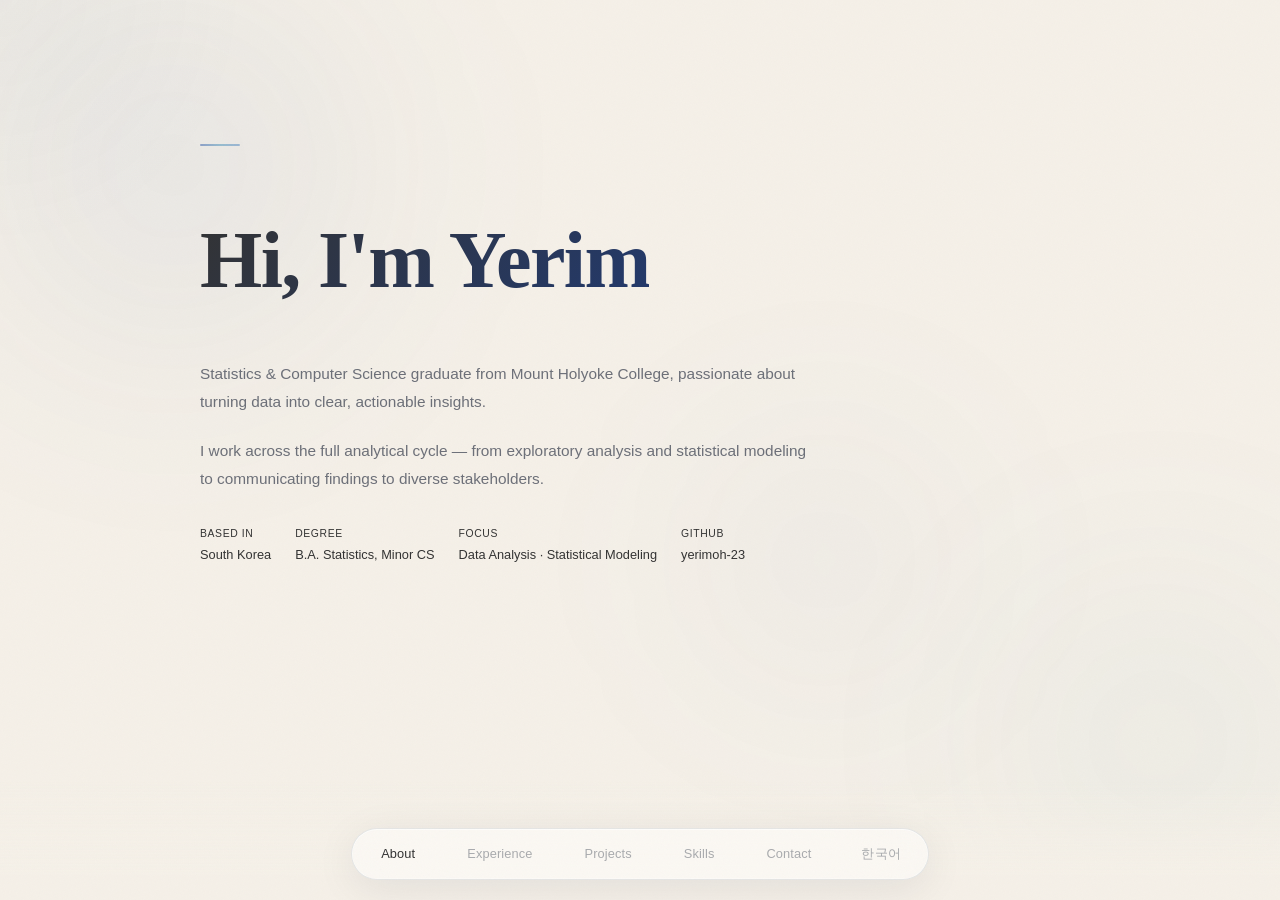
==== commit aa2ab44f: "divide files" ====
--- a/index.html
+++ b/index.html
@@ -4,33 +4,25 @@
     <meta charset="UTF-8" />
     <meta name="viewport" content="width=device-width, initial-scale=1.0" />
     <title>Yerim Oh</title>
-
-    <link
-      rel="shortcut icon"
-      href="./assets/images/logo.ico"
-      type="image/x-icon"
-    />
+    <link rel="shortcut icon" href="./assets/images/logo.ico" type="image/x-icon" />
     <link rel="stylesheet" href="./css/style.css" />
-
     <link rel="preconnect" href="https://fonts.googleapis.com" />
     <link rel="preconnect" href="https://fonts.gstatic.com" crossorigin />
     <link
-      href="https://fonts.googleapis.com/css2?family=Inter:wght@300;400;450;500;600&family=Playfair+Display:ital,wght@0,400;0,500;0,600;0,700;1,400;1,500&display=swap"
+      href="https://fonts.googleapis.com/css2?family=Montserrat:wght@300;400;500;600&family=Lora:ital,wght@0,400;0,600;1,400&family=Ubuntu+Mono:wght@400;700&family=Noto+Sans+KR:wght@300;400;500;600&display=swap"
       rel="stylesheet"
     />
   </head>
+  <body>
 
-  <body>
     <!-- Ambient background orbs -->
     <div class="ambient-bg" aria-hidden="true">
       <div class="ambient-orb"></div>
       <div class="ambient-orb"></div>
       <div class="ambient-orb"></div>
     </div>
-
     <!-- Noise texture -->
     <div class="noise-overlay" aria-hidden="true"></div>
-
     <!-- Cursor glow -->
     <div class="cursor-glow" aria-hidden="true"></div>
 
@@ -40,124 +32,82 @@
       <section id="about" class="section active">
         <div class="container">
           <div class="about-hero">
-            <h1 class="about-greeting stagger-in">Hi, I'm Yerim</h1>
+
+            <h1 class="about-greeting stagger-in">
+              <span data-en>Hi, I'm Yerim</span>
+              <span data-ko>안녕하세요, 오예림입니다</span>
+            </h1>
+
             <div class="about-bio stagger-in">
-              <p>
-                subtitle goes here
+              <p data-en>
+                Statistics & Computer Science graduate from Mount Holyoke College,
+                passionate about turning data into clear, actionable insights.
               </p>
-              <p>
-                I'm especially interested in subtitle goes here
+              <p data-ko>
+                통계학 전공, 컴퓨터 사이언스 부전공으로 Mount Holyoke College를 졸업했습니다.
+                데이터를 명확하고 실질적인 인사이트로 전환하는 것에 관심이 많습니다.
               </p>
-              <p>
-                subtitle goes here - where i want to go deeper
+              <p data-en>
+                I work across the full analytical cycle — from exploratory analysis
+                and statistical modeling to communicating findings to diverse stakeholders.
+              </p>
+              <p data-ko>
+                탐색적 분석부터 통계 모델링, 다양한 이해관계자와의 소통까지
+                데이터 분석의 전 과정을 경험했습니다.
               </p>
             </div>
 
-            <div class="about-meta">
+            <div class="about-meta stagger-in">
               <div class="meta-item">
-                <div class="meta-label">Based in</div>
+                <div class="meta-label" data-en>Based in</div>
+                <div class="meta-label" data-ko>위치</div>
                 <div class="meta-val">South Korea</div>
               </div>
               <div class="meta-item">
-                <div class="meta-label" >Degree</div>
-                <div class="meta-val" data-en>B.A. Statistics, Minor CS</div>
+                <div class="meta-label" data-en>Degree</div>
+                <div class="meta-label" data-ko>학위</div>
+                <div class="meta-val" data-en>B.A. Statistics, Minor CS </div>
                 <div class="meta-val" data-ko>통계학 학사, CS 부전공</div>
               </div>
               <div class="meta-item">
-                <div class="meta-label" >Focus</div>
+                <div class="meta-label" data-en>Focus</div>
+                <div class="meta-label" data-ko>관심 분야</div>
                 <div class="meta-val" data-en>Data Analysis · Statistical Modeling</div>
                 <div class="meta-val" data-ko>데이터 분석 · 통계 모델링</div>
               </div>
               <div class="meta-item">
                 <div class="meta-label">GitHub</div>
-                <div class="meta-val"><a href="https://github.com/yerimoh-23" target="_blank" style="color:inherit">yerimoh-23</a></div>
+                <div class="meta-val">
+                  <a href="https://github.com/yerimoh-23" target="_blank" style="color:inherit">yerimoh-23</a>
+                </div>
               </div>
+            </div>
 
           </div>
         </div>
       </section>
 
-      <!-- ======================== EXPERIENCE ======================== -->
-      <section id="experience" class="section">
-        <div class="container">
-          <p class="section-label">Background</p>
-          <h2 class="section-title">Experience</h2>
-
-          <!-- ================ 2 WAYS TO SHOW EXPERIENCE ================ -->
-          <div class="tabs" style="margin-top:1.5rem;">
-            <button class="tab-btn active" data-target="timeline">
-              <span>Timeline</span>
-            </button>
-            <button class="tab-btn" data-target="category">
-              <span>By Category</span>
-            </button>
-          </div>
-
-          <!-- ══════════════ TIMELINE VIEW ══════════════ -->
-          <div id="timeline" class="tl-view active"> 
-              <!-- render.js가 자동으로 채워줌 -->
-          </div><!-- /timeline -->
-
-          <!-- ══════════════ CATEGORY VIEW ══════════════ -->
-          <div id="category" class="tl-view">
-            <div class="experience-group">
-              <h3 class="experience-group-title">Work & Research</h3>
-              <div id="work-timeline" class="timeline"></div>
-            </div>
-
-            <div class="experience-group">
-              <h3 class="experience-group-title">Activities & Leadership</h3>
-              <div id="activities-timeline" class="timeline"></div>
-            </div>
-
-            <div class="experience-group">
-              <h3 class="experience-group-title">Awards</h3>
-              <div id="awards-timeline" class="timeline"></div>
-            </div>
-
-            <div class="experience-group">
-              <h3 class="experience-group-title">Education</h3>
-              <div id="edu-timeline" class="timeline"></div>
-            </div>
-          </div> <!-- /category -->
-
-        </div>
-      </section>
-    </div>
-
-    <script type="module" src="./js/main.js"></script>
-    <script type="module">
-      import { initExperience } from "./js/render.js";
-      document.addEventListener("DOMContentLoaded", initExperience);
-    </script>
-
-    <!-- ======================== PROJECTS ======================== -->
-    <section id="projects" class="section">
-      <div class="container">
-        <p class="section-label">Portfolio</p>
-        <h2 class="section-title">Projects</h2>
-        <div id="filter-bar"></div>
-        <div id="project-grid" class="project-grid"></div>
-      </div>
-    </section>
-
-    <!-- ======================== SKILLS ======================== -->
-    <section id="skills" class="section">
-      <div class="container">
-        <p class="section-label">Skills</p>
-        <h2 class="section-title">Expertise</h2>
-        <div id="skill-list" class="skill-list"></div>
-      </div>
-    </section>
+    </div><!-- /site-wrapper -->
 
     <!-- ======================== BOTTOM NAV ======================== -->
     <nav class="bottom-nav" aria-label="Main navigation">
       <div class="nav-bar">
         <div class="nav-indicator"></div>
-        <button class="nav-btn active" data-section="about">About</button>
-        <button class="nav-btn" data-section="experience">Experience</button>
-        <button class="nav-btn" data-section="projects">Projects</button>
-        <button class="nav-btn" data-section="skills">Skills</button>
+        <a href="index.html" class="nav-btn active">
+          <span data-en>About</span><span data-ko>소개</span>
+        </a>
+        <a href="experience.html" class="nav-btn">
+          <span data-en>Experience</span><span data-ko>경험</span>
+        </a>
+        <a href="projects.html" class="nav-btn">
+          <span data-en>Projects</span><span data-ko>프로젝트</span>
+        </a>
+        <a href="skills.html" class="nav-btn">
+          <span data-en>Skills</span><span data-ko>스킬</span>
+        </a>
+        <a href="contact.html" class="nav-btn">
+          <span data-en>Contact</span><span data-ko>연락처</span>
+        </a>
         <button class="lang-toggle" id="lang-toggle">한국어</button>
       </div>
     </nav>
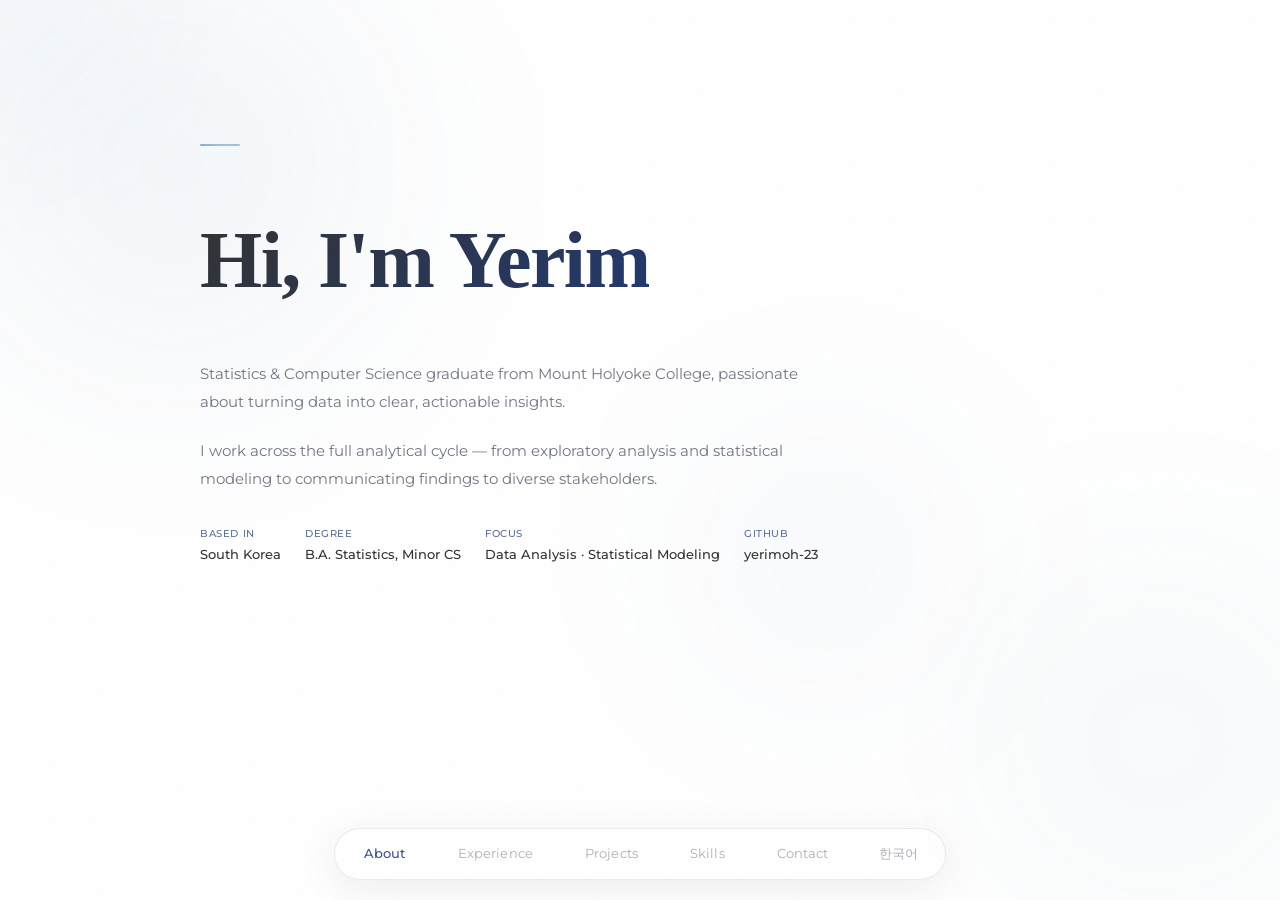
==== commit 431a30af: "edit font" ====
--- a/index.html
+++ b/index.html
@@ -8,10 +8,7 @@
     <link rel="stylesheet" href="./css/style.css" />
     <link rel="preconnect" href="https://fonts.googleapis.com" />
     <link rel="preconnect" href="https://fonts.gstatic.com" crossorigin />
-    <link
-      href="https://fonts.googleapis.com/css2?family=Montserrat:wght@300;400;500;600&family=Lora:ital,wght@0,400;0,600;1,400&family=Ubuntu+Mono:wght@400;700&family=Noto+Sans+KR:wght@300;400;500;600&display=swap"
-      rel="stylesheet"
-    />
+    <link href="https://fonts.googleapis.com/css2?family=Montserrat:wght@300;400;500;600;700&display=swap" rel="stylesheet">
   </head>
   <body>
 
--- a/css/style.css
+++ b/css/style.css
@@ -1,10 +1,14 @@
+@import url('https://fonts.googleapis.com/css2?family=Montserrat:wght@300;400;500;600&family=Lora:ital@0;1&family=Ubuntu+Mono:wght@400;700&family=Noto+Sans+KR:wght@300;400;500;600&display=swap');
+
 /* ========================================
    CUSTOM PROPERTIES
    ======================================== */
 
 :root {
-  --bg1: #f5f0e8;
-  --bg2: #efe9df;
+  --bg: #f7f7f7;
+  --bg2: #efefef;
+  --border: #d9d9d9;
+  --border2: #d7d3d3;
   --glass-bg: rgba(255, 255, 255, 0.5);
   --glass-bg-hover: rgba(255, 255, 255, 0.7);
   --glass-border: rgba(80, 100, 40, 0.1);
@@ -13,7 +17,7 @@
   --text: #333333;
   --text2: rgba(18, 26, 46, 0.6);
   --text3: rgba(18, 28, 46, 0.35);
-  --text4: #5c6f96
+  --text4: #5c6f96;
 
   --accent: #39548f;
   --accent-light: rgba(42, 75, 140, 0.143);
@@ -29,7 +33,7 @@
   --tag-edu-bg:   #e4def0; --tag-edu:   #473b64;
 
   --font-serif: "Playfair Display", "Georgia", serif;
-  --font-sans: "Inter", -apple-system, BlinkMacSystemFont, "Segoe UI", sans-serif;
+  --font-sans: "Montserrat", -apple-system, BlinkMacSystemFont, "Segoe UI", sans-serif;
 
   --fs-display: clamp(2.8rem, 7vw, 5rem);
   --fs-h1: clamp(1.75rem, 3.5vw, 2.75rem);
@@ -52,6 +56,8 @@
 
   --blur-glass: blur(20px) saturate(1.2);
   --blur-nav: blur(40px) saturate(1.5);
+
+  --radius: 12px;
 }
 
 /* ========================================
@@ -65,11 +71,10 @@
 }
 
 html {
-  font-family: var(--font-sans);
+  font-family: var(--font-sans) !important;
   -webkit-font-smoothing: antialiased;
   -moz-osx-font-smoothing: grayscale;
-  scroll-behavior: smooth;
-}
+  scroll-behavior: smooth;}
 
 body {
   background: var(--bg1);
@@ -823,7 +828,7 @@
   font-weight: 500;
   letter-spacing: 0.08em;
   text-transform: uppercase;
-  color: var(--text3);
+  color: var(--text4);
   margin-bottom: 10px;
 }
 .skill-pills { display: flex; flex-wrap: wrap; gap: 5px; }
